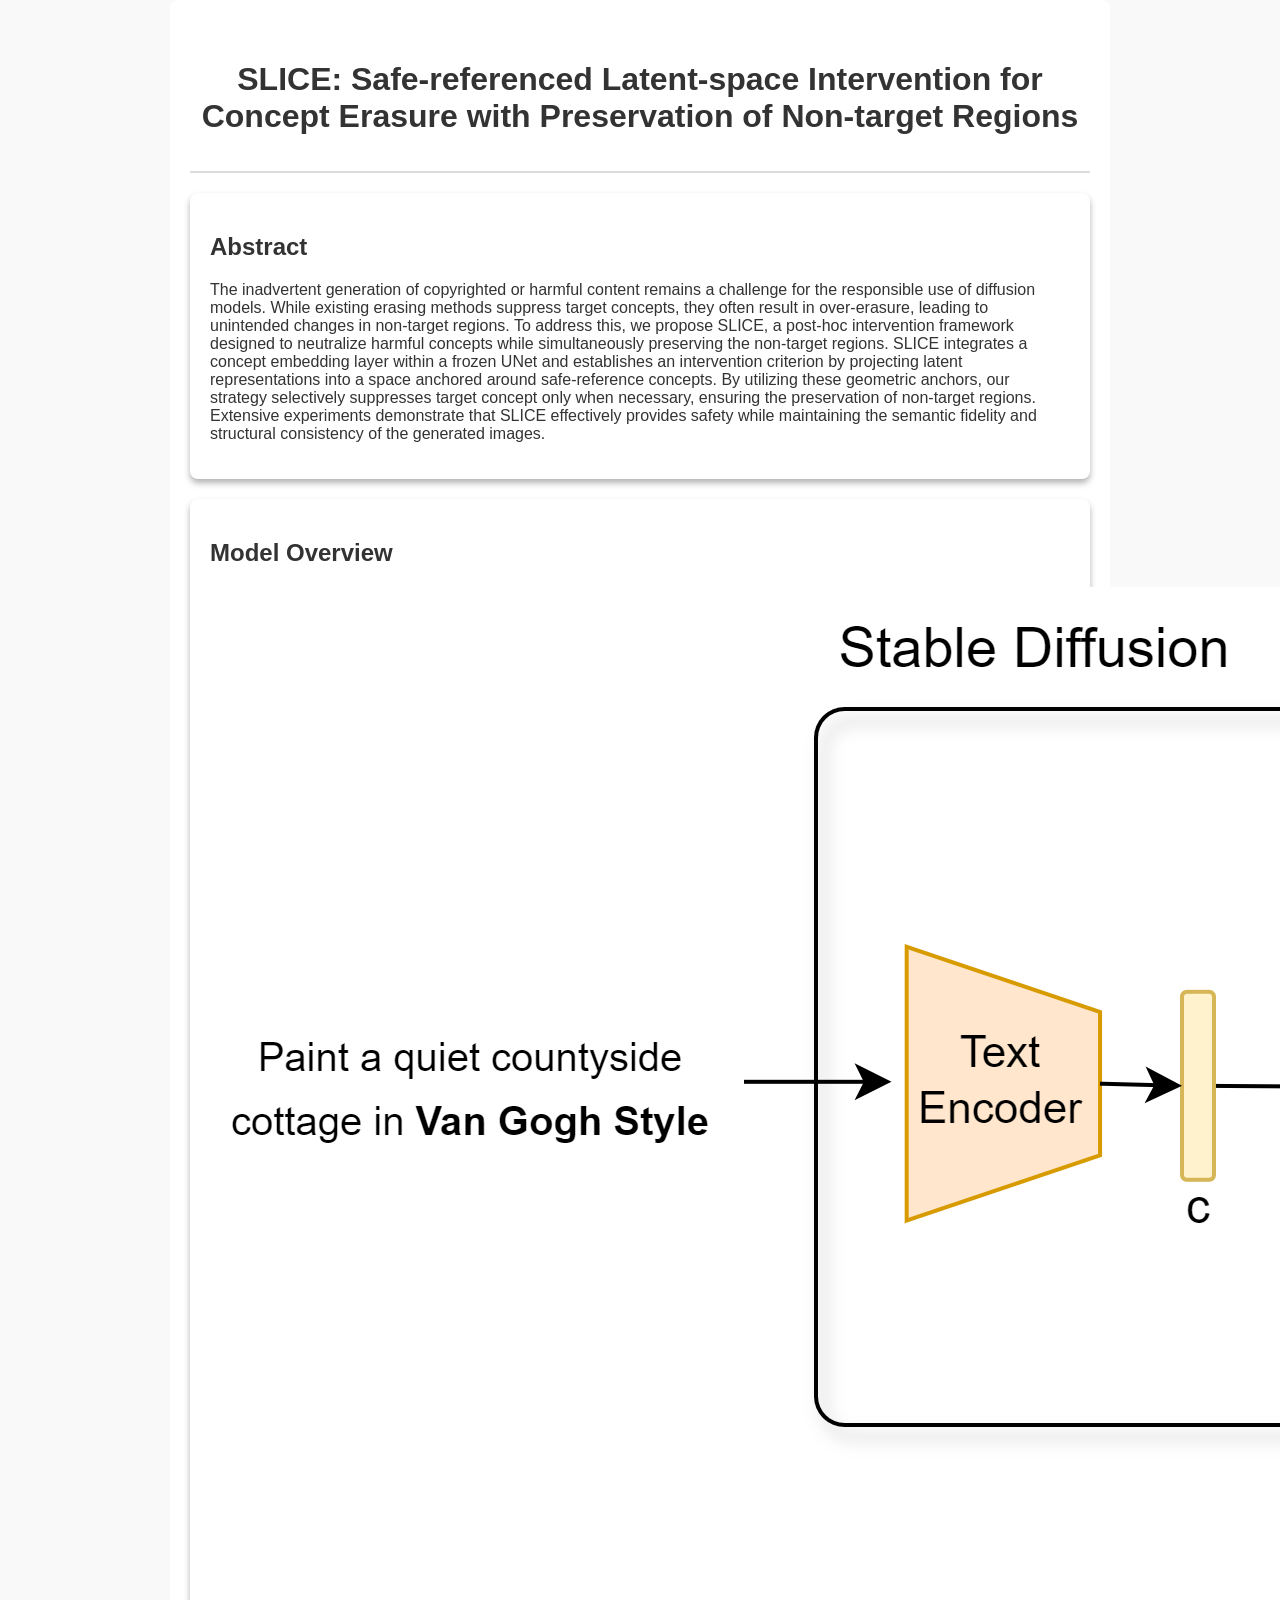
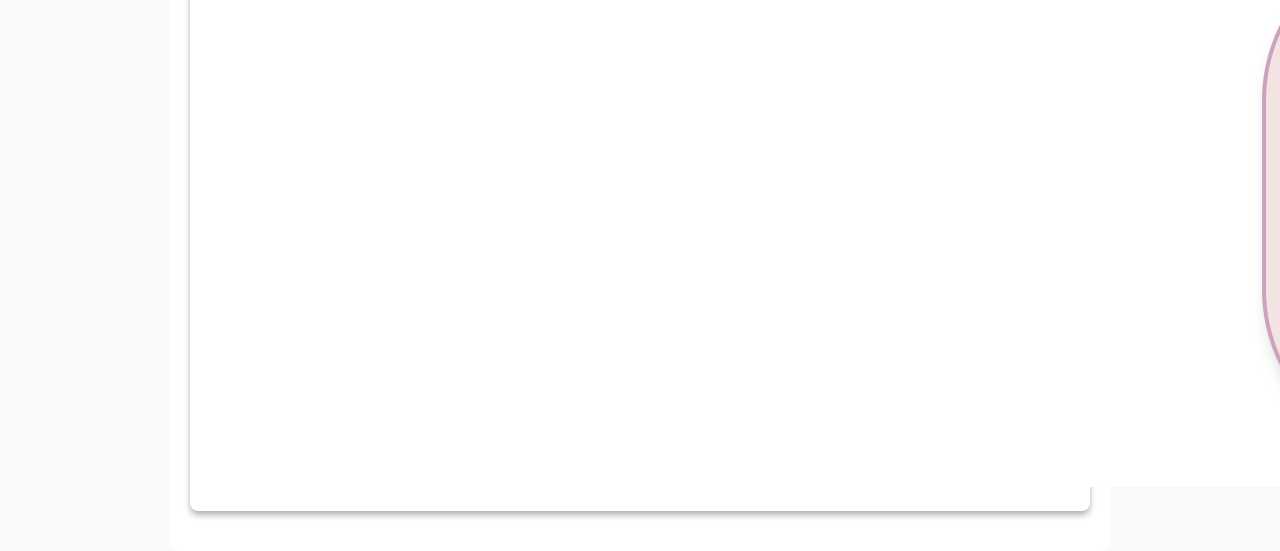
==== index.html @ b3e2d8ea "Update index.html" ====
<!DOCTYPE html>
<html>
  <head>
    <meta charset="UTF-8">
    <title>Sosohi Github</title>
    <link href="" rel="stylesheet">
    <style>
      body{
        font-family: 'Roboto', sans-serif;
        margin: 0;
        padding: 0;
        background-color: #f9f9f9;
        color: #333;
      }
      .container{
        max-width: 900px;
        margin: 0 auto;
        padding: 20px;
        background: #fff;
        border-radius: 8px;
      }
      .title{
        text-align: center;
        padding: 20px 0;
        border-bottom: 2px solid #ddd;
      }
      .title h1{
        margin-bottom: 10px;
      }
      .abstraction-section{
        background-color: #fff;
        padding: 20px;
        margin: 20px 0;
        border-radius: 8px;
        box-shadow: 0 4px 6px rgba(0, 0, 0, 0.3)
      }
      .abstract-section h2{
        text-align: center;
        margin-bottom: 20px;
        font-size: 1.5rem;
        color: #444;
      }
      .abstract-section p{
        font-size: 1rem;
        line-height: 1.6;
        color: #333;
        margin-bottom: 5px;
        text-align: justify;
      }
      .abstract-section .dropcap {
        float: left;
        font-size: 3rem;
        font-weight: bold;
        margin-right: 10px;
        line-height: 1;
        color: #000;
      }
      .section{
        margin: 60px 0;
        padding: 20px;
        background-color: #fff;
        border-radius: 8px;
        box-shadow: 0 4px 8px rgba(0, 0, 0, 0.3)
      }
      .section h2{
        text-align: center;
        margin-bottom: 20px;
        font-size: 1.5rem;
        color: #444;
      }
      .section p{
        margin: 4px;
        line-height: 1.6;
        font-size: 1rem;
        color: #555;
        text-align: left;
      }
      .section img{
        display: block;
        max-width: 100%;
        height: auto;
        margin: 0 auto;
      }
    </style>
  </head>
  <body>
    <div class="container">
      <div class="title">
        <h1>SLICE: Safe-referenced Latent-space Intervention for Concept Erasure with Preservation of Non-target Regions</h1>
        <p style="font-size: 1rem; color: #555; margin-top: 10px;"></p>
      </div>
      <div class="abstract-section">
        <p></p>
      </div>
      <div class="abstraction-section">
        <h2>Abstract</h2>
        <p>The inadvertent generation of copyrighted or harmful content remains a challenge for the responsible use of diffusion models. While existing erasing methods suppress target concepts, they often result in over-erasure, leading to unintended changes in non-target regions. To address this, we propose SLICE, a post-hoc intervention framework designed to neutralize harmful concepts while simultaneously preserving the non-target regions. SLICE integrates a concept embedding layer within a frozen UNet and establishes an intervention criterion by projecting latent representations into a space anchored around safe-reference concepts. By utilizing these geometric anchors, our strategy selectively suppresses target concept only when necessary, ensuring the preservation of non-target regions. Extensive experiments demonstrate that SLICE effectively provides safety while maintaining the semantic fidelity and structural consistency of the generated images.</p>
      </div>
      <div class="abstraction-section">
        <h2>Model Overview</h2>
        <img src='SLICE.png'>
      </div>
    </div>
  </body>
</html>
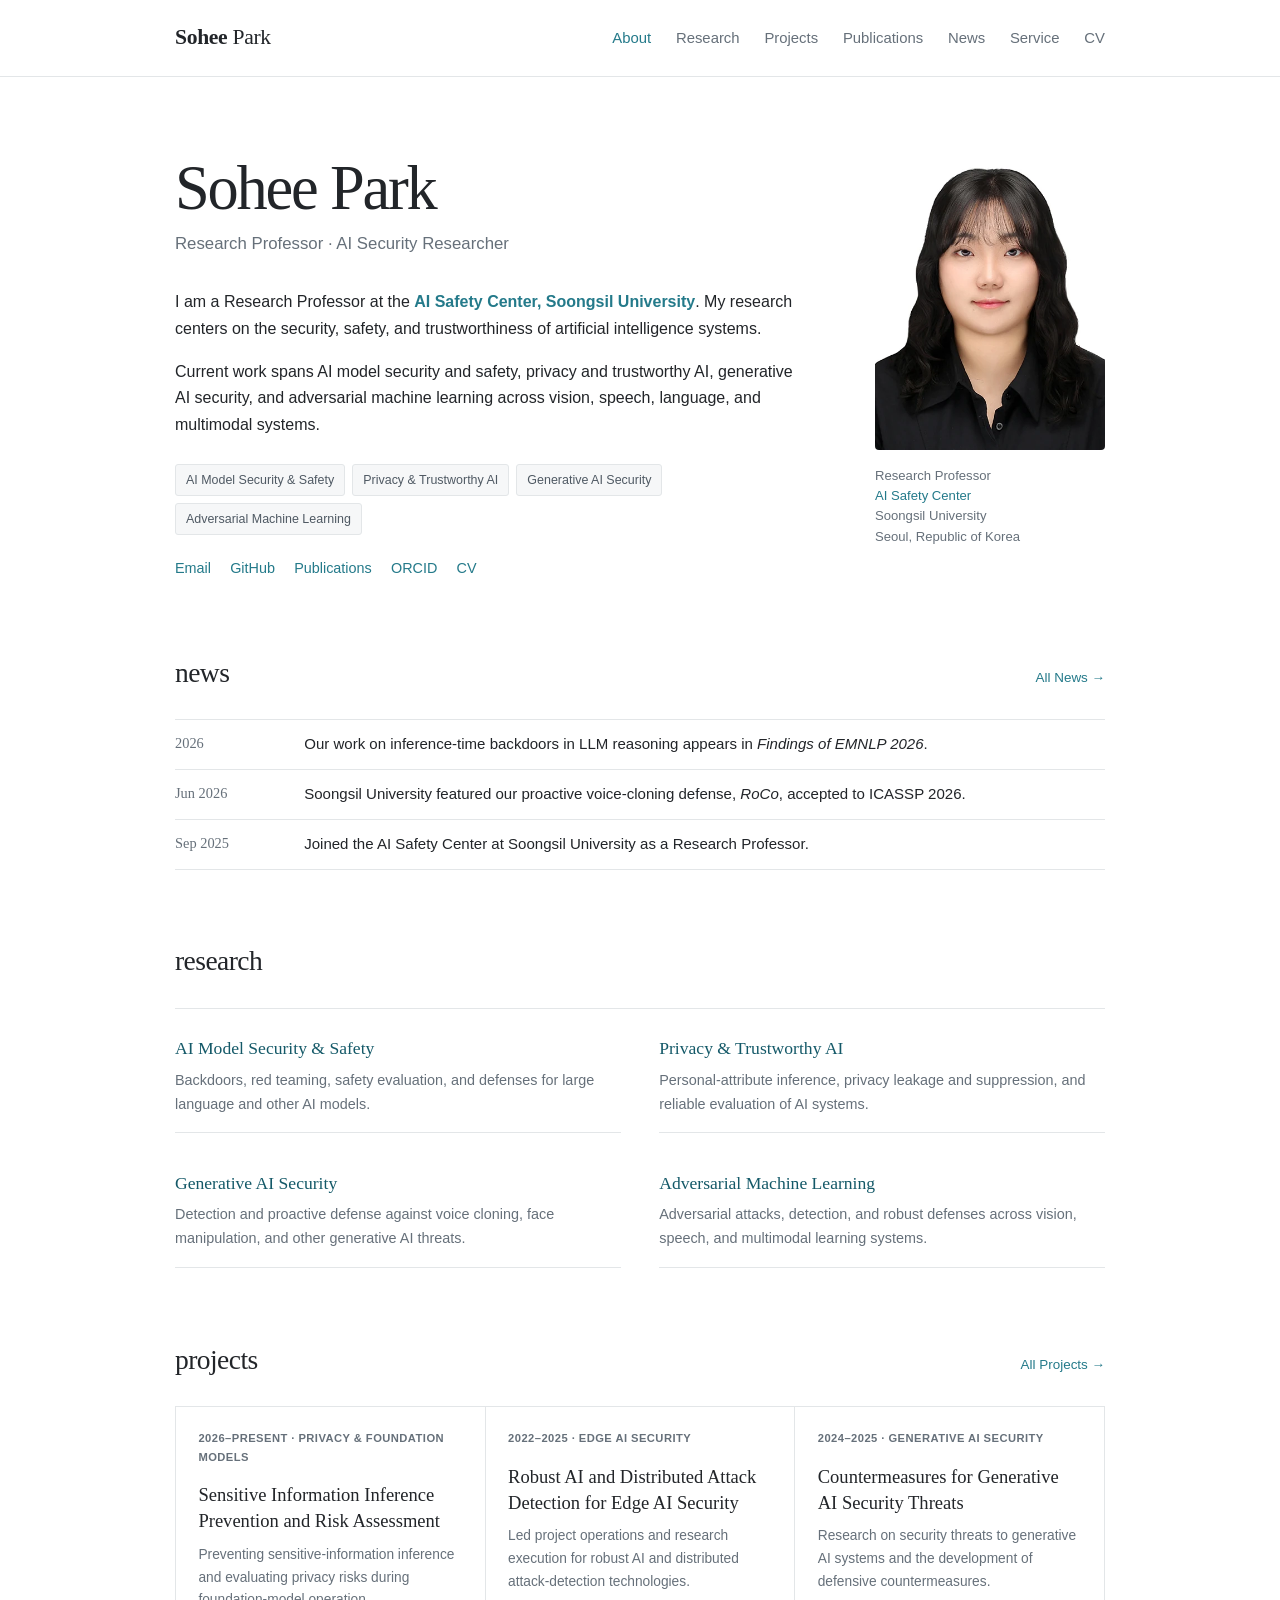
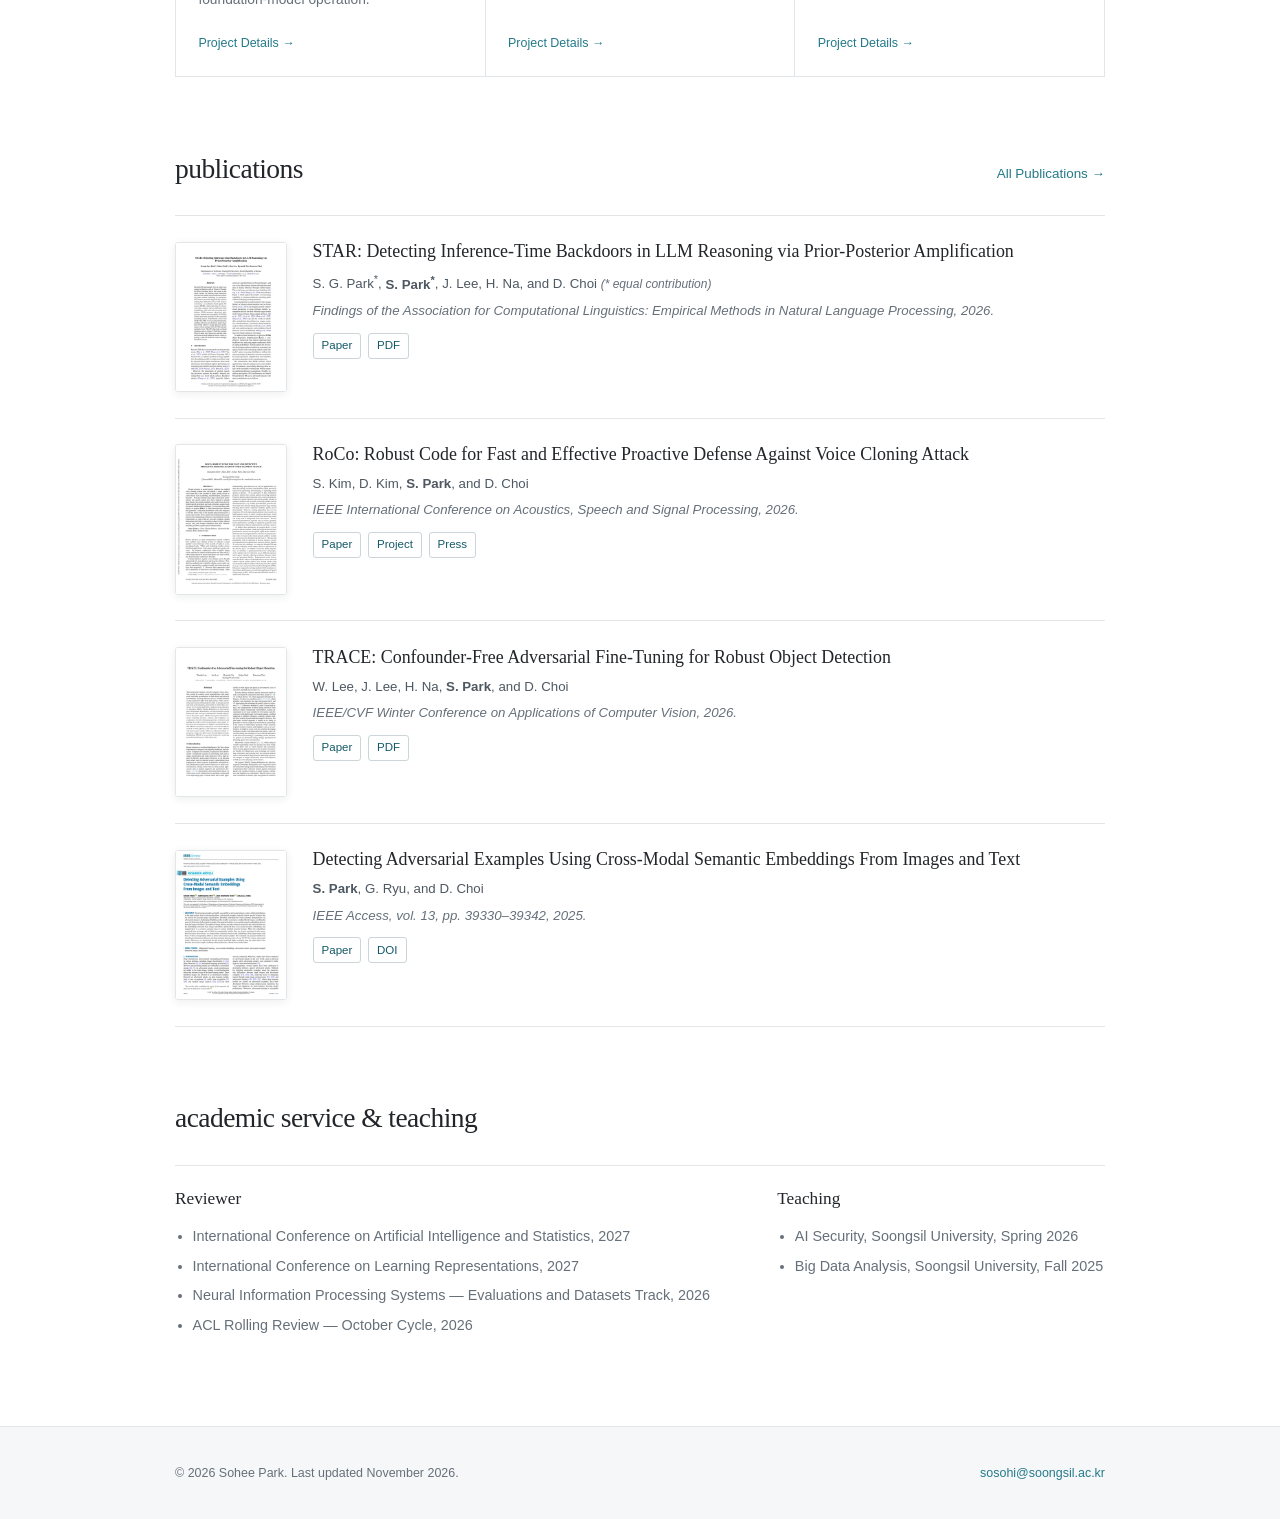
==== commit bd771faf: "Replace site with academic portfolio" ====
--- a/index.html
+++ b/index.html
@@ -1,105 +1,247 @@
-<!DOCTYPE html>
-<html>
+<!doctype html>
+<html lang="en">
   <head>
-    <meta charset="UTF-8">
-    <title>Sosohi Github</title>
-    <link href="" rel="stylesheet">
-    <style>
-      body{
-        font-family: 'Roboto', sans-serif;
-        margin: 0;
-        padding: 0;
-        background-color: #f9f9f9;
-        color: #333;
-      }
-      .container{
-        max-width: 900px;
-        margin: 0 auto;
-        padding: 20px;
-        background: #fff;
-        border-radius: 8px;
-      }
-      .title{
-        text-align: center;
-        padding: 20px 0;
-        border-bottom: 2px solid #ddd;
-      }
-      .title h1{
-        margin-bottom: 10px;
-      }
-      .abstraction-section{
-        background-color: #fff;
-        padding: 20px;
-        margin: 20px 0;
-        border-radius: 8px;
-        box-shadow: 0 4px 6px rgba(0, 0, 0, 0.3)
-      }
-      .abstract-section h2{
-        text-align: center;
-        margin-bottom: 20px;
-        font-size: 1.5rem;
-        color: #444;
-      }
-      .abstract-section p{
-        font-size: 1rem;
-        line-height: 1.6;
-        color: #333;
-        margin-bottom: 5px;
-        text-align: justify;
-      }
-      .abstract-section .dropcap {
-        float: left;
-        font-size: 3rem;
-        font-weight: bold;
-        margin-right: 10px;
-        line-height: 1;
-        color: #000;
-      }
-      .section{
-        margin: 60px 0;
-        padding: 20px;
-        background-color: #fff;
-        border-radius: 8px;
-        box-shadow: 0 4px 8px rgba(0, 0, 0, 0.3)
-      }
-      .section h2{
-        text-align: center;
-        margin-bottom: 20px;
-        font-size: 1.5rem;
-        color: #444;
-      }
-      .section p{
-        margin: 4px;
-        line-height: 1.6;
-        font-size: 1rem;
-        color: #555;
-        text-align: left;
-      }
-      .section img{
-        display: block;
-        max-width: 100%;
-        height: auto;
-        margin: 0 auto;
-      }
-    </style>
+    <meta charset="utf-8">
+    <meta name="viewport" content="width=device-width, initial-scale=1">
+    <meta name="description" content="Sohee Park — Research Professor working on AI model security and safety, privacy and trustworthy AI, generative AI security, and adversarial machine learning at Soongsil University.">
+    <meta name="theme-color" content="#ffffff">
+    <title>Sohee Park</title>
+    <link rel="icon" href="assets/favicon.svg" type="image/svg+xml">
+    <link rel="stylesheet" href="styles.css">
   </head>
   <body>
-    <div class="container">
-      <div class="title">
-        <h1>SLICE: Safe-referenced Latent-space Intervention for Concept Erasure with Preservation of Non-target Regions</h1>
-        <p style="font-size: 1rem; color: #555; margin-top: 10px;"></p>
+    <a class="skip-link" href="#main">Skip to content</a>
+
+    <header class="site-header">
+      <div class="header-inner">
+        <a class="site-name" href="index.html"><strong>Sohee</strong> Park</a>
+        <nav class="site-nav" aria-label="Primary navigation">
+          <a class="active" href="#about">About</a>
+          <a href="#research">Research</a>
+          <a href="projects.html">Projects</a>
+          <a href="publications.html">Publications</a>
+          <a href="news.html">News</a>
+          <a href="#service">Service</a>
+          <a href="assets/Sohee_Park_CV.pdf" target="_blank" rel="noreferrer">CV</a>
+        </nav>
       </div>
-      <div class="abstract-section">
-        <p></p>
+    </header>
+
+    <main id="main" class="page">
+      <section class="about" id="about">
+        <div class="profile-card">
+          <img
+            class="profile-photo"
+            src="assets/sohee-park-profile.webp"
+            alt="Portrait of Sohee Park"
+            width="413"
+            height="531"
+            decoding="async"
+            fetchpriority="high"
+          >
+          <div class="profile-details">
+            <p>Research Professor</p>
+            <p><a href="https://aisc.ssu.ac.kr/" target="_blank" rel="noreferrer">AI Safety Center</a></p>
+            <p>Soongsil University</p>
+            <p>Seoul, Republic of Korea</p>
+          </div>
+        </div>
+
+        <div class="about-copy">
+          <h1>Sohee Park</h1>
+          <p class="subtitle">Research Professor · AI Security Researcher</p>
+
+          <p>
+            I am a Research Professor at the
+            <strong><a href="https://aisc.ssu.ac.kr/" target="_blank" rel="noreferrer">AI Safety Center, Soongsil University</a></strong>. My research centers on
+            the security, safety, and trustworthiness of artificial intelligence systems.
+          </p>
+          <p>
+            Current work spans AI model security and safety, privacy and trustworthy AI,
+            generative AI security, and adversarial machine learning across vision, speech,
+            language, and multimodal systems.
+          </p>
+
+          <div class="research-topics" aria-label="Research interests">
+            <span>AI Model Security &amp; Safety</span>
+            <span>Privacy &amp; Trustworthy AI</span>
+            <span>Generative AI Security</span>
+            <span>Adversarial Machine Learning</span>
+          </div>
+
+          <div class="social-links" aria-label="Academic profiles and contact">
+            <a href="mailto:sosohi@soongsil.ac.kr" aria-label="Email Sohee Park">Email</a>
+            <a href="https://github.com/sosohi-ai" target="_blank" rel="noreferrer">GitHub</a>
+            <a href="./publications.html#publication-list">Publications</a>
+            <a href="https://orcid.org/0009-0005-4897-7579" target="_blank" rel="noreferrer">ORCID</a>
+            <a href="assets/Sohee_Park_CV.pdf" target="_blank" rel="noreferrer">CV</a>
+          </div>
+        </div>
+      </section>
+
+      <section class="content-section news-section" aria-labelledby="news-heading">
+        <div class="section-title-row">
+          <h2 id="news-heading">News</h2>
+          <a class="all-link" href="news.html">All News →</a>
+        </div>
+        <div class="news-list">
+          <div class="news-item">
+            <time datetime="2026">2026</time>
+            <p><a class="news-link" href="news.html#star-emnlp-2026">Our work on inference-time backdoors in LLM reasoning appears in <em>Findings of EMNLP 2026</em>.</a></p>
+          </div>
+          <div class="news-item">
+            <time datetime="2026-06">Jun 2026</time>
+            <p>
+              <a class="news-link" href="news.html#roco-icassp-2026">Soongsil University featured our proactive voice-cloning defense,
+              <em>RoCo</em>, accepted to ICASSP 2026.</a>
+            </p>
+          </div>
+          <div class="news-item">
+            <time datetime="2025-09">Sep 2025</time>
+            <p><a class="news-link" href="news.html#appointment-2025">Joined the AI Safety Center at Soongsil University as a Research Professor.</a></p>
+          </div>
+        </div>
+      </section>
+
+      <section class="content-section" id="research" aria-labelledby="research-heading">
+        <h2 id="research-heading">Research</h2>
+        <div class="research-grid">
+          <article>
+            <h3>AI Model Security &amp; Safety</h3>
+            <p>Backdoors, red teaming, safety evaluation, and defenses for large language and other AI models.</p>
+          </article>
+          <article>
+            <h3>Privacy &amp; Trustworthy AI</h3>
+            <p>Personal-attribute inference, privacy leakage and suppression, and reliable evaluation of AI systems.</p>
+          </article>
+          <article>
+            <h3>Generative AI Security</h3>
+            <p>Detection and proactive defense against voice cloning, face manipulation, and other generative AI threats.</p>
+          </article>
+          <article>
+            <h3>Adversarial Machine Learning</h3>
+            <p>Adversarial attacks, detection, and robust defenses across vision, speech, and multimodal learning systems.</p>
+          </article>
+        </div>
+      </section>
+
+      <section class="content-section" id="projects-preview" aria-labelledby="projects-heading">
+        <div class="section-title-row">
+          <h2 id="projects-heading">Projects</h2>
+          <a class="all-link" href="projects.html">All Projects →</a>
+        </div>
+        <div class="project-list">
+          <article class="project-summary">
+            <div class="project-meta">2026–Present · Privacy &amp; Foundation Models</div>
+            <h3><a href="projects.html#privacy-inference-project">Sensitive Information Inference Prevention and Risk Assessment</a></h3>
+            <p>Preventing sensitive-information inference and evaluating privacy risks during foundation-model operation.</p>
+            <a class="project-detail-link" href="projects.html#privacy-inference-project">Project Details →</a>
+          </article>
+          <article class="project-summary">
+            <div class="project-meta">2022–2025 · Edge AI Security</div>
+            <h3><a href="projects.html#edge-ai-project">Robust AI and Distributed Attack Detection for Edge AI Security</a></h3>
+            <p>Led project operations and research execution for robust AI and distributed attack-detection technologies.</p>
+            <a class="project-detail-link" href="projects.html#edge-ai-project">Project Details →</a>
+          </article>
+          <article class="project-summary">
+            <div class="project-meta">2024–2025 · Generative AI Security</div>
+            <h3><a href="projects.html#generative-ai-project">Countermeasures for Generative AI Security Threats</a></h3>
+            <p>Research on security threats to generative AI systems and the development of defensive countermeasures.</p>
+            <a class="project-detail-link" href="projects.html#generative-ai-project">Project Details →</a>
+          </article>
+        </div>
+      </section>
+
+      <section class="content-section" id="publications" aria-labelledby="publications-heading">
+        <div class="section-title-row">
+          <h2 id="publications-heading">Publications</h2>
+          <a class="all-link" href="./publications.html#publication-list">All Publications →</a>
+        </div>
+
+        <div class="publication-list">
+          <article class="publication-item">
+            <div class="publication-preview"><img src="assets/publications/star.webp" alt="First page of STAR" width="320" height="430" loading="lazy" decoding="async"></div>
+            <div class="publication-body">
+              <h3>STAR: Detecting Inference-Time Backdoors in LLM Reasoning via Prior-Posterior Amplification</h3>
+              <p class="authors">S. G. Park<sup>*</sup>, <strong>S. Park<sup>*</sup></strong>, J. Lee, H. Na, and D. Choi <span class="author-note">(* equal contribution)</span></p>
+              <p class="venue">Findings of the Association for Computational Linguistics: Empirical Methods in Natural Language Processing, 2026.</p>
+              <div class="publication-links">
+                <a href="https://aclanthology.org/2026.findings-emnlp.2010/" target="_blank" rel="noreferrer">Paper</a>
+                <a href="https://aclanthology.org/2026.findings-emnlp.2010.pdf" target="_blank" rel="noreferrer">PDF</a>
+              </div>
+            </div>
+          </article>
+
+          <article class="publication-item">
+            <div class="publication-preview"><img src="assets/publications/roco.webp" alt="First page of RoCo" width="320" height="430" loading="lazy" decoding="async"></div>
+            <div class="publication-body">
+              <h3>RoCo: Robust Code for Fast and Effective Proactive Defense Against Voice Cloning Attack</h3>
+              <p class="authors">S. Kim, D. Kim, <strong>S. Park</strong>, and D. Choi</p>
+              <p class="venue">IEEE International Conference on Acoustics, Speech and Signal Processing, 2026.</p>
+              <div class="publication-links">
+                <a href="https://doi.org/10.1109/ICASSP55912.2026.11462176" target="_blank" rel="noreferrer">Paper</a>
+                <a href="https://smerge0802.github.io/RoCo/" target="_blank" rel="noreferrer">Project</a>
+                <a href="https://aisc.ssu.ac.kr/bbs/board.php?mode=VIEW&amp;num=46&amp;tbl=bbs61" target="_blank" rel="noreferrer">Press</a>
+              </div>
+            </div>
+          </article>
+
+          <article class="publication-item">
+            <div class="publication-preview"><img src="assets/publications/trace.webp" alt="First page of TRACE" width="320" height="430" loading="lazy" decoding="async"></div>
+            <div class="publication-body">
+              <h3>TRACE: Confounder-Free Adversarial Fine-Tuning for Robust Object Detection</h3>
+              <p class="authors">W. Lee, J. Lee, H. Na, <strong>S. Park</strong>, and D. Choi</p>
+              <p class="venue">IEEE/CVF Winter Conference on Applications of Computer Vision, 2026.</p>
+              <div class="publication-links">
+                <a href="https://openaccess.thecvf.com/content/WACV2026/html/Lee_TRACE_Confounder-free_Adversarial_Fine-tuning_for_Robust_Object_Detection_WACV_2026_paper.html" target="_blank" rel="noreferrer">Paper</a>
+                <a href="https://openaccess.thecvf.com/content/WACV2026/papers/Lee_TRACE_Confounder-free_Adversarial_Fine-tuning_for_Robust_Object_Detection_WACV_2026_paper.pdf" target="_blank" rel="noreferrer">PDF</a>
+              </div>
+            </div>
+          </article>
+
+          <article class="publication-item">
+            <div class="publication-preview"><img src="assets/publications/crossmodal.webp" alt="First page of Detecting Adversarial Examples Using Cross-Modal Semantic Embeddings From Images and Text" width="320" height="430" loading="lazy" decoding="async"></div>
+            <div class="publication-body">
+              <h3>Detecting Adversarial Examples Using Cross-Modal Semantic Embeddings From Images and Text</h3>
+              <p class="authors"><strong>S. Park</strong>, G. Ryu, and D. Choi</p>
+              <p class="venue">IEEE Access, vol. 13, pp. 39330–39342, 2025.</p>
+              <div class="publication-links">
+                <a href="https://ieeexplore.ieee.org/document/10891646" target="_blank" rel="noreferrer">Paper</a>
+                <a href="https://doi.org/10.1109/ACCESS.2025.3542825" target="_blank" rel="noreferrer">DOI</a>
+              </div>
+            </div>
+          </article>
+        </div>
+      </section>
+
+      <section class="content-section" id="service" aria-labelledby="service-heading">
+        <h2 id="service-heading">Academic Service &amp; Teaching</h2>
+        <div class="two-column-list">
+          <div>
+            <h3>Reviewer</h3>
+            <ul>
+              <li>International Conference on Artificial Intelligence and Statistics, 2027</li>
+              <li>International Conference on Learning Representations, 2027</li>
+              <li>Neural Information Processing Systems — Evaluations and Datasets Track, 2026</li>
+              <li>ACL Rolling Review — October Cycle, 2026</li>
+            </ul>
+          </div>
+          <div>
+            <h3>Teaching</h3>
+            <ul>
+              <li>AI Security, Soongsil University, Spring 2026</li>
+              <li>Big Data Analysis, Soongsil University, Fall 2025</li>
+            </ul>
+          </div>
+        </div>
+      </section>
+    </main>
+
+    <footer class="site-footer">
+      <div class="footer-inner">
+        <p>© 2026 Sohee Park. Last updated November 2026.</p>
+        <p><a href="mailto:sosohi@soongsil.ac.kr">sosohi@soongsil.ac.kr</a></p>
       </div>
-      <div class="abstraction-section">
-        <h2>Abstract</h2>
-        <p>The inadvertent generation of copyrighted or harmful content remains a challenge for the responsible use of diffusion models. While existing erasing methods suppress target concepts, they often result in over-erasure, leading to unintended changes in non-target regions. To address this, we propose SLICE, a post-hoc intervention framework designed to neutralize harmful concepts while simultaneously preserving the non-target regions. SLICE integrates a concept embedding layer within a frozen UNet and establishes an intervention criterion by projecting latent representations into a space anchored around safe-reference concepts. By utilizing these geometric anchors, our strategy selectively suppresses target concept only when necessary, ensuring the preservation of non-target regions. Extensive experiments demonstrate that SLICE effectively provides safety while maintaining the semantic fidelity and structural consistency of the generated images.</p>
-      </div>
-      <div class="abstraction-section">
-        <h2>Model Overview</h2>
-        <img src='SLICE.png'>
-      </div>
-    </div>
+    </footer>
   </body>
 </html>
--- a/styles.css
+++ b/styles.css
@@ -0,0 +1,453 @@
+:root {
+  --background: #ffffff;
+  --text: #222529;
+  --muted: #66707a;
+  --border: #e3e6e8;
+  --soft: #f6f7f8;
+  --accent: #247a8a;
+  --accent-dark: #145968;
+  --content-width: 930px;
+  --sans: -apple-system, BlinkMacSystemFont, "Segoe UI", Helvetica, Arial, sans-serif;
+  --serif: Georgia, "Times New Roman", serif;
+}
+
+* { box-sizing: border-box; }
+html { scroll-behavior: smooth; }
+
+body {
+  margin: 0;
+  background: var(--background);
+  color: var(--text);
+  font-family: var(--sans);
+  font-size: 16px;
+  line-height: 1.65;
+  -webkit-font-smoothing: antialiased;
+}
+
+a { color: var(--accent); text-decoration: none; }
+a:hover, a:focus-visible { color: var(--accent-dark); text-decoration: underline; text-underline-offset: 0.18em; }
+
+.skip-link {
+  position: fixed;
+  top: 0;
+  left: 1rem;
+  z-index: 100;
+  padding: 0.65rem 0.9rem;
+  background: var(--text);
+  color: #fff;
+  transform: translateY(-110%);
+}
+.skip-link:focus { transform: translateY(0); }
+
+.site-header { border-bottom: 1px solid var(--border); background: rgba(255, 255, 255, 0.97); }
+.header-inner, .page, .footer-inner { width: min(calc(100% - 40px), var(--content-width)); margin: 0 auto; }
+
+.header-inner {
+  min-height: 76px;
+  display: flex;
+  align-items: center;
+  justify-content: space-between;
+  gap: 2rem;
+}
+
+.site-name {
+  color: var(--text);
+  font-family: var(--serif);
+  font-size: 1.35rem;
+  letter-spacing: -0.015em;
+  white-space: nowrap;
+}
+.site-name strong { font-weight: 700; }
+.site-name:hover, .site-name:focus-visible { color: var(--text); text-decoration: none; }
+
+.site-nav {
+  display: flex;
+  flex-wrap: wrap;
+  gap: 1.55rem;
+  align-items: center;
+  justify-content: flex-end;
+  font-size: 0.93rem;
+}
+.site-nav a { color: var(--muted); }
+.site-nav a:hover, .site-nav a:focus-visible, .site-nav a.active { color: var(--accent); text-decoration: none; }
+
+.page { padding: 4.8rem 0 5.5rem; }
+
+.about {
+  display: grid;
+  grid-template-columns: 1fr 230px;
+  grid-template-areas: "copy profile";
+  gap: 4rem;
+  align-items: start;
+}
+.about-copy { grid-area: copy; }
+
+.about h1 {
+  margin: 0;
+  font-family: var(--serif);
+  font-size: clamp(2.55rem, 6vw, 3.9rem);
+  font-weight: 400;
+  line-height: 1.1;
+  letter-spacing: -0.035em;
+}
+
+.subtitle { margin: 0.45rem 0 2rem; color: var(--muted); font-size: 1.05rem; }
+.about-copy > p:not(.subtitle) { margin: 0 0 1.05rem; }
+.profile-card { grid-area: profile; }
+
+.profile-photo {
+  display: block;
+  width: 100%;
+  height: auto;
+  aspect-ratio: 413 / 531;
+  object-fit: cover;
+  border-radius: 4px;
+  background: var(--soft);
+}
+
+.profile-details { margin-top: 1rem; color: var(--muted); font-size: 0.82rem; line-height: 1.55; }
+.profile-details p { margin: 0; }
+
+.research-topics { display: flex; flex-wrap: wrap; gap: 0.45rem; margin-top: 1.65rem; }
+.research-topics span {
+  padding: 0.28rem 0.62rem;
+  border: 1px solid var(--border);
+  border-radius: 3px;
+  background: var(--soft);
+  color: #4f5963;
+  font-size: 0.78rem;
+}
+
+.social-links { display: flex; flex-wrap: wrap; gap: 1.2rem; margin-top: 1.4rem; font-size: 0.9rem; }
+.content-section { padding-top: 4.3rem; }
+
+.content-section > h2, .section-title-row h2 {
+  margin: 0 0 1.5rem;
+  font-family: var(--serif);
+  font-size: 1.72rem;
+  font-weight: 400;
+  letter-spacing: -0.02em;
+  text-transform: lowercase;
+}
+
+.news-list { border-top: 1px solid var(--border); }
+.news-item {
+  display: grid;
+  grid-template-columns: 110px 1fr;
+  gap: 1.2rem;
+  padding: 0.75rem 0;
+  border-bottom: 1px solid var(--border);
+}
+.news-item time { color: var(--muted); font-family: var(--serif); font-size: 0.9rem; }
+.news-item p { margin: 0; font-size: 0.94rem; }
+.inline-resource { margin-left: 0.35rem; white-space: nowrap; font-size: 0.84rem; }
+.news-link { color: var(--text); }
+.news-link:hover, .news-link:focus-visible { color: var(--accent-dark); }
+
+.research-grid {
+  display: grid;
+  grid-template-columns: repeat(2, 1fr);
+  gap: 1.2rem 2.4rem;
+  border-top: 1px solid var(--border);
+  padding-top: 0.6rem;
+}
+.research-grid article { padding: 1rem 0; border-bottom: 1px solid var(--border); }
+.research-grid h3 {
+  margin: 0 0 0.35rem;
+  color: var(--accent-dark);
+  font-family: var(--serif);
+  font-size: 1.1rem;
+  font-weight: 400;
+}
+.research-grid p { margin: 0; color: var(--muted); font-size: 0.9rem; }
+
+.project-list {
+  display: grid;
+  grid-template-columns: repeat(3, 1fr);
+  border-top: 1px solid var(--border);
+  border-left: 1px solid var(--border);
+}
+
+.project-summary {
+  min-height: 260px;
+  display: flex;
+  flex-direction: column;
+  padding: 1.4rem;
+  border-right: 1px solid var(--border);
+  border-bottom: 1px solid var(--border);
+}
+
+.project-meta {
+  color: var(--muted);
+  font-size: 0.7rem;
+  font-weight: 600;
+  letter-spacing: 0.04em;
+  text-transform: uppercase;
+}
+
+.project-summary h3 {
+  margin: 1rem 0 0.6rem;
+  font-family: var(--serif);
+  font-size: 1.16rem;
+  font-weight: 400;
+  line-height: 1.4;
+}
+
+.project-summary h3 a { color: var(--text); }
+.project-summary p { margin: 0 0 1.3rem; color: var(--muted); font-size: 0.86rem; }
+.project-detail-link { margin-top: auto; font-size: 0.78rem; }
+
+.section-title-row {
+  display: flex;
+  align-items: baseline;
+  justify-content: space-between;
+  gap: 1rem;
+  margin-bottom: 1.5rem;
+}
+.section-title-row h2 { margin: 0; }
+.all-link { font-size: 0.84rem; }
+.publication-list { border-top: 1px solid var(--border); }
+
+.publication-item {
+  display: grid;
+  grid-template-columns: 112px 1fr;
+  gap: 1.6rem;
+  padding: 1.6rem 0;
+  border-bottom: 1px solid var(--border);
+}
+
+.publication-badge {
+  min-height: 0;
+  aspect-ratio: 320 / 430;
+  display: flex;
+  flex-direction: column;
+  align-items: center;
+  justify-content: center;
+  align-self: start;
+  padding: 0.7rem;
+  border-radius: 3px;
+  background: var(--soft);
+  color: var(--muted);
+  line-height: 1.3;
+  text-align: center;
+}
+.publication-badge span { font-size: 0.67rem; font-weight: 700; letter-spacing: 0.045em; text-transform: uppercase; }
+.publication-badge strong { margin-top: 0.3rem; color: var(--accent); font-family: var(--serif); font-size: 1rem; font-weight: 400; }
+
+.publication-preview {
+  width: 100%;
+  aspect-ratio: 320 / 430;
+  align-self: start;
+  overflow: hidden;
+  border: 1px solid var(--border);
+  border-radius: 3px;
+  background: #fff;
+  box-shadow: 0 2px 8px rgba(30, 42, 55, 0.08);
+}
+
+.publication-preview img {
+  display: block;
+  width: 100%;
+  height: 100%;
+  object-fit: contain;
+  background: #fff;
+}
+
+.publication-body h3 {
+  margin: -0.15rem 0 0.35rem;
+  color: var(--text);
+  font-family: var(--serif);
+  font-size: 1.12rem;
+  font-weight: 400;
+  line-height: 1.42;
+}
+.publication-body p { margin: 0; font-size: 0.83rem; }
+.authors { color: #4e5861; }
+.authors a { color: inherit; text-decoration-color: #b8c4c9; text-underline-offset: 0.16em; }
+.authors a:hover,
+.authors a:focus-visible { color: var(--accent-dark); text-decoration-color: var(--accent); }
+.author-note { color: var(--muted); font-size: 0.75rem; font-style: italic; }
+.venue { margin-top: 0.28rem !important; color: var(--muted); font-style: italic; }
+
+.publication-links {
+  display: flex;
+  flex-wrap: wrap;
+  gap: 0.42rem;
+  margin-top: 0.68rem;
+}
+
+.publication-links a {
+  display: inline-flex;
+  align-items: center;
+  min-height: 26px;
+  padding: 0.1rem 0.5rem;
+  border: 1px solid #ccd5d9;
+  border-radius: 3px;
+  color: var(--accent-dark);
+  font-size: 0.72rem;
+  line-height: 1;
+}
+
+.publication-links a:hover,
+.publication-links a:focus-visible {
+  border-color: var(--accent);
+  background: #f1f7f8;
+  color: var(--accent-dark);
+  text-decoration: none;
+}
+
+.two-column-list {
+  display: grid;
+  grid-template-columns: 1.25fr 0.75fr;
+  gap: 3.5rem;
+  padding-top: 1.2rem;
+  border-top: 1px solid var(--border);
+}
+.two-column-list h3 { margin: 0 0 0.7rem; font-family: var(--serif); font-size: 1.08rem; font-weight: 400; }
+.two-column-list ul { margin: 0; padding-left: 1.1rem; color: var(--muted); font-size: 0.9rem; }
+.two-column-list li + li { margin-top: 0.38rem; }
+
+.site-footer { border-top: 1px solid var(--border); background: var(--soft); }
+.footer-inner {
+  min-height: 92px;
+  display: flex;
+  align-items: center;
+  justify-content: space-between;
+  gap: 1.5rem;
+  color: var(--muted);
+  font-size: 0.78rem;
+}
+.footer-inner p { margin: 0; }
+
+.subpage-header {
+  margin-bottom: 3.2rem;
+  padding-bottom: 2.2rem;
+  border-bottom: 1px solid var(--border);
+}
+
+.subpage-header h1 {
+  margin: 0;
+  font-family: var(--serif);
+  font-size: clamp(2.6rem, 6vw, 3.8rem);
+  font-weight: 400;
+  line-height: 1.1;
+  letter-spacing: -0.035em;
+  text-transform: lowercase;
+}
+
+.subpage-header p {
+  max-width: 700px;
+  margin: 0.9rem 0 0;
+  color: var(--muted);
+}
+
+.subpage-actions {
+  display: flex;
+  flex-wrap: wrap;
+  gap: 1.1rem;
+  margin-top: 1.1rem;
+  font-size: 0.86rem;
+}
+
+.publication-group + .publication-group { margin-top: 3.8rem; }
+.publication-group > h2 {
+  margin: 0 0 1.2rem;
+  font-family: var(--serif);
+  font-size: 1.55rem;
+  font-weight: 400;
+  letter-spacing: -0.02em;
+}
+
+.publication-item.compact { grid-template-columns: 96px 1fr; gap: 1.3rem; padding: 1.25rem 0; }
+.publication-item.compact .publication-badge { padding: 0.45rem; }
+
+.news-article {
+  scroll-margin-top: 2rem;
+  padding: 2.4rem 0;
+  border-top: 1px solid var(--border);
+}
+
+.news-article:first-of-type { border-top: 0; padding-top: 0; }
+.news-article time { color: var(--muted); font-family: var(--serif); font-size: 0.88rem; }
+.news-article h2 {
+  max-width: 760px;
+  margin: 0.45rem 0 0.9rem;
+  font-family: var(--serif);
+  font-size: clamp(1.45rem, 3vw, 2rem);
+  font-weight: 400;
+  line-height: 1.32;
+  letter-spacing: -0.02em;
+}
+.news-article p { max-width: 760px; margin: 0 0 0.85rem; }
+.resource-row { display: flex; flex-wrap: wrap; gap: 0.5rem; margin-top: 1rem; }
+.resource-row a {
+  display: inline-flex;
+  padding: 0.24rem 0.58rem;
+  border: 1px solid #ccd5d9;
+  border-radius: 3px;
+  font-size: 0.76rem;
+}
+.resource-row a:hover, .resource-row a:focus-visible { background: #f1f7f8; text-decoration: none; }
+
+.project-detail {
+  scroll-margin-top: 2rem;
+  display: grid;
+  grid-template-columns: 150px 1fr;
+  gap: 2rem;
+  padding: 2.4rem 0;
+  border-top: 1px solid var(--border);
+}
+
+.project-section { margin-top: 3.6rem; }
+.project-section:first-of-type { margin-top: 0; }
+.project-section-heading {
+  margin: 0 0 0.35rem;
+  font-family: var(--serif);
+  font-size: clamp(1.65rem, 3vw, 2.25rem);
+  font-weight: 400;
+  letter-spacing: -0.025em;
+}
+.project-section-intro { margin: 0 0 1.7rem; color: var(--muted); max-width: 700px; }
+.project-section > .project-detail:first-of-type { border-top: 0; padding-top: 0; }
+.project-detail-meta { color: var(--muted); font-size: 0.8rem; }
+.project-detail-meta p { margin: 0 0 0.3rem; }
+.project-detail-body h2,
+.project-detail-body h3 {
+  margin: -0.15rem 0 0.8rem;
+  font-family: var(--serif);
+  font-size: clamp(1.45rem, 3vw, 2rem);
+  font-weight: 400;
+  line-height: 1.3;
+  letter-spacing: -0.02em;
+}
+.project-detail-body > p { max-width: 700px; margin: 0 0 0.85rem; }
+
+@media (max-width: 740px) {
+  .header-inner { padding: 1rem 0; align-items: flex-start; }
+  .site-nav { gap: 0.55rem 1rem; font-size: 0.83rem; }
+  .site-nav a:nth-child(2), .site-nav a:nth-child(4) { display: none; }
+  .page { padding-top: 3.4rem; }
+  .about { grid-template-columns: 1fr 125px; gap: 1.8rem; }
+  .profile-details { font-size: 0.73rem; }
+  .research-grid, .two-column-list { grid-template-columns: 1fr; }
+  .project-list { grid-template-columns: 1fr; }
+  .project-summary { min-height: auto; }
+  .two-column-list { gap: 2rem; }
+}
+
+@media (max-width: 520px) {
+  .header-inner { display: block; }
+  .site-nav { margin-top: 0.6rem; justify-content: flex-start; }
+  .about { grid-template-columns: 1fr; grid-template-areas: "profile" "copy"; }
+  .profile-card { display: grid; grid-template-columns: 112px 1fr; gap: 1rem; align-items: end; }
+  .profile-details { margin: 0; }
+  .about h1 { font-size: 2.75rem; }
+  .news-item { grid-template-columns: 82px 1fr; }
+  .publication-item,
+  .publication-item.compact { grid-template-columns: 76px 1fr; gap: 1rem; }
+  .publication-badge { padding: 0.4rem; }
+  .project-detail { grid-template-columns: 1fr; gap: 0.8rem; }
+  .footer-inner { padding: 1.2rem 0; flex-direction: column; align-items: flex-start; justify-content: center; gap: 0.25rem; }
+}
+
+@media (prefers-reduced-motion: reduce) { html { scroll-behavior: auto; } }
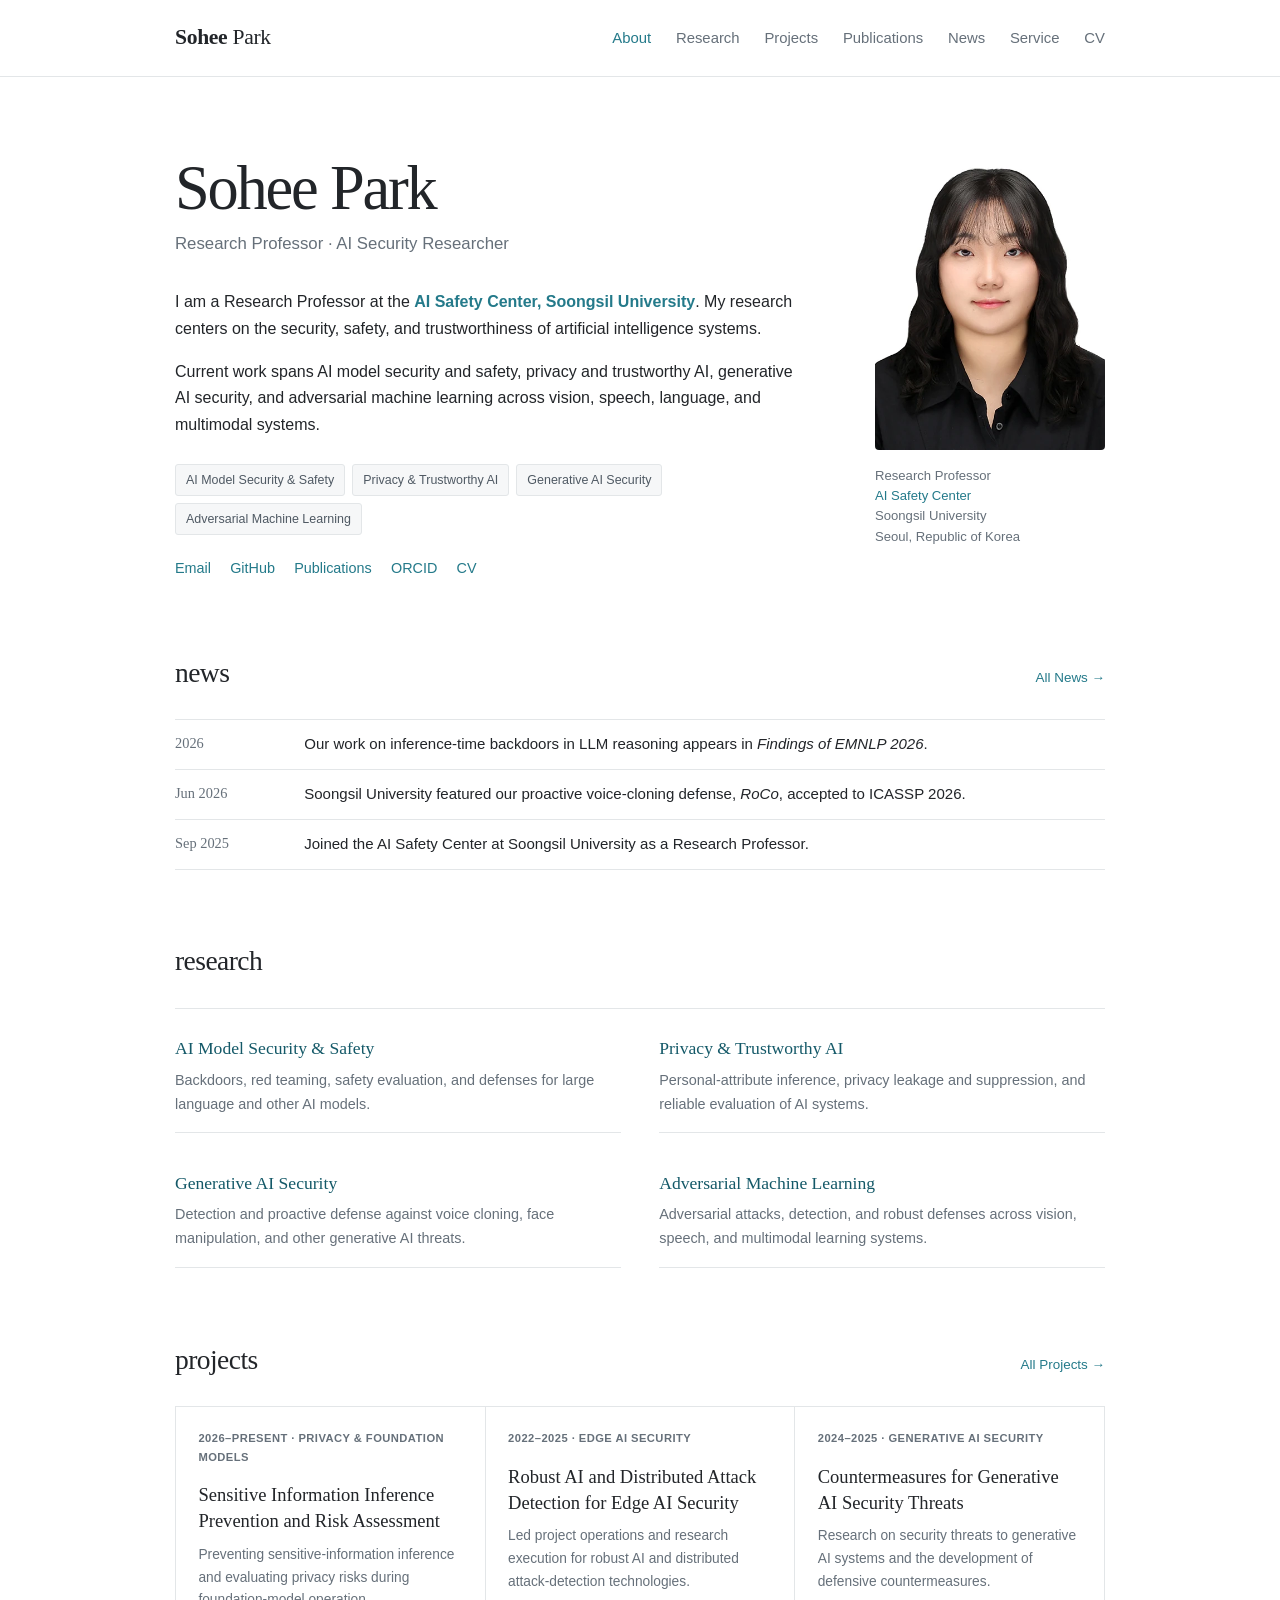
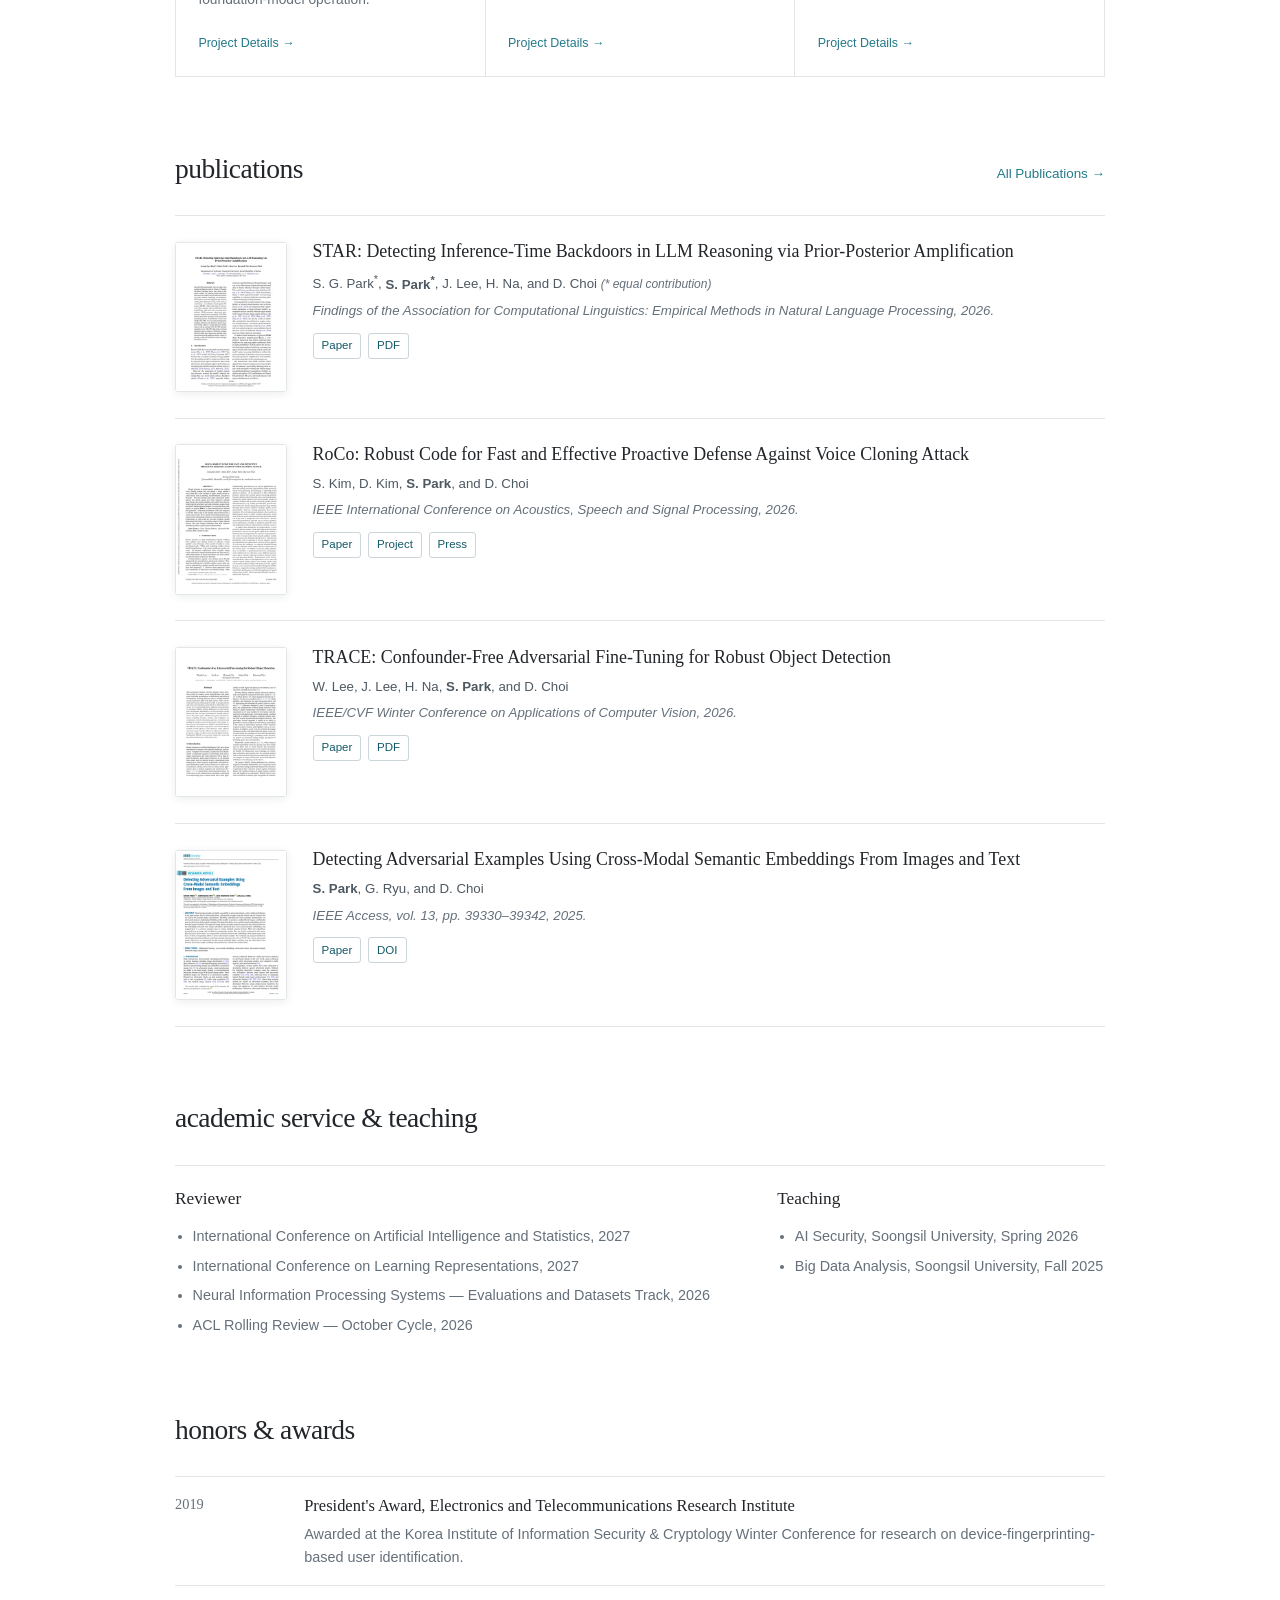
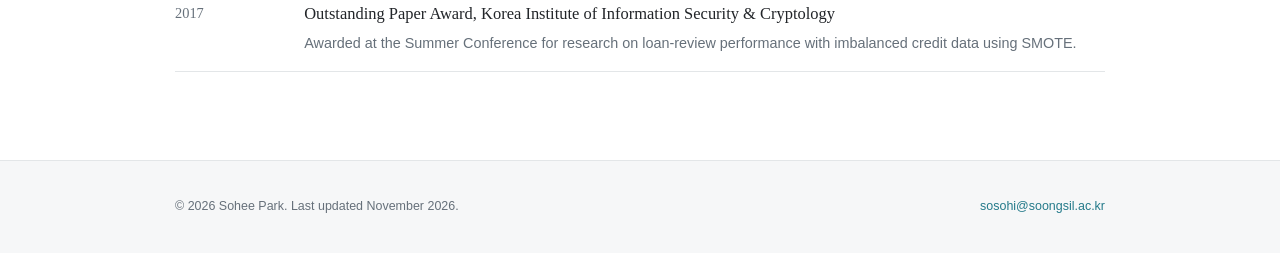
==== commit 01fa391b: "Add honors and awards" ====
--- a/index.html
+++ b/index.html
@@ -235,6 +235,26 @@
           </div>
         </div>
       </section>
+
+      <section class="content-section" id="honors" aria-labelledby="honors-heading">
+        <h2 id="honors-heading">Honors &amp; Awards</h2>
+        <div class="honor-list">
+          <article class="honor-item">
+            <time datetime="2019">2019</time>
+            <div>
+              <h3>President's Award, Electronics and Telecommunications Research Institute</h3>
+              <p>Awarded at the Korea Institute of Information Security &amp; Cryptology Winter Conference for research on device-fingerprinting-based user identification.</p>
+            </div>
+          </article>
+          <article class="honor-item">
+            <time datetime="2017">2017</time>
+            <div>
+              <h3>Outstanding Paper Award, Korea Institute of Information Security &amp; Cryptology</h3>
+              <p>Awarded at the Summer Conference for research on loan-review performance with imbalanced credit data using SMOTE.</p>
+            </div>
+          </article>
+        </div>
+      </section>
     </main>
 
     <footer class="site-footer">
--- a/styles.css
+++ b/styles.css
@@ -144,6 +144,18 @@
 .news-link { color: var(--text); }
 .news-link:hover, .news-link:focus-visible { color: var(--accent-dark); }
 
+.honor-list { border-top: 1px solid var(--border); }
+.honor-item {
+  display: grid;
+  grid-template-columns: 110px 1fr;
+  gap: 1.2rem;
+  padding: 1rem 0;
+  border-bottom: 1px solid var(--border);
+}
+.honor-item time { color: var(--muted); font-family: var(--serif); font-size: 0.9rem; }
+.honor-item h3 { margin: -0.1rem 0 0.25rem; font-family: var(--serif); font-size: 1.03rem; font-weight: 400; }
+.honor-item p { margin: 0; color: var(--muted); font-size: 0.9rem; line-height: 1.6; }
+
 .research-grid {
   display: grid;
   grid-template-columns: repeat(2, 1fr);
@@ -442,7 +454,8 @@
   .profile-card { display: grid; grid-template-columns: 112px 1fr; gap: 1rem; align-items: end; }
   .profile-details { margin: 0; }
   .about h1 { font-size: 2.75rem; }
-  .news-item { grid-template-columns: 82px 1fr; }
+  .news-item,
+  .honor-item { grid-template-columns: 82px 1fr; }
   .publication-item,
   .publication-item.compact { grid-template-columns: 76px 1fr; gap: 1rem; }
   .publication-badge { padding: 0.4rem; }
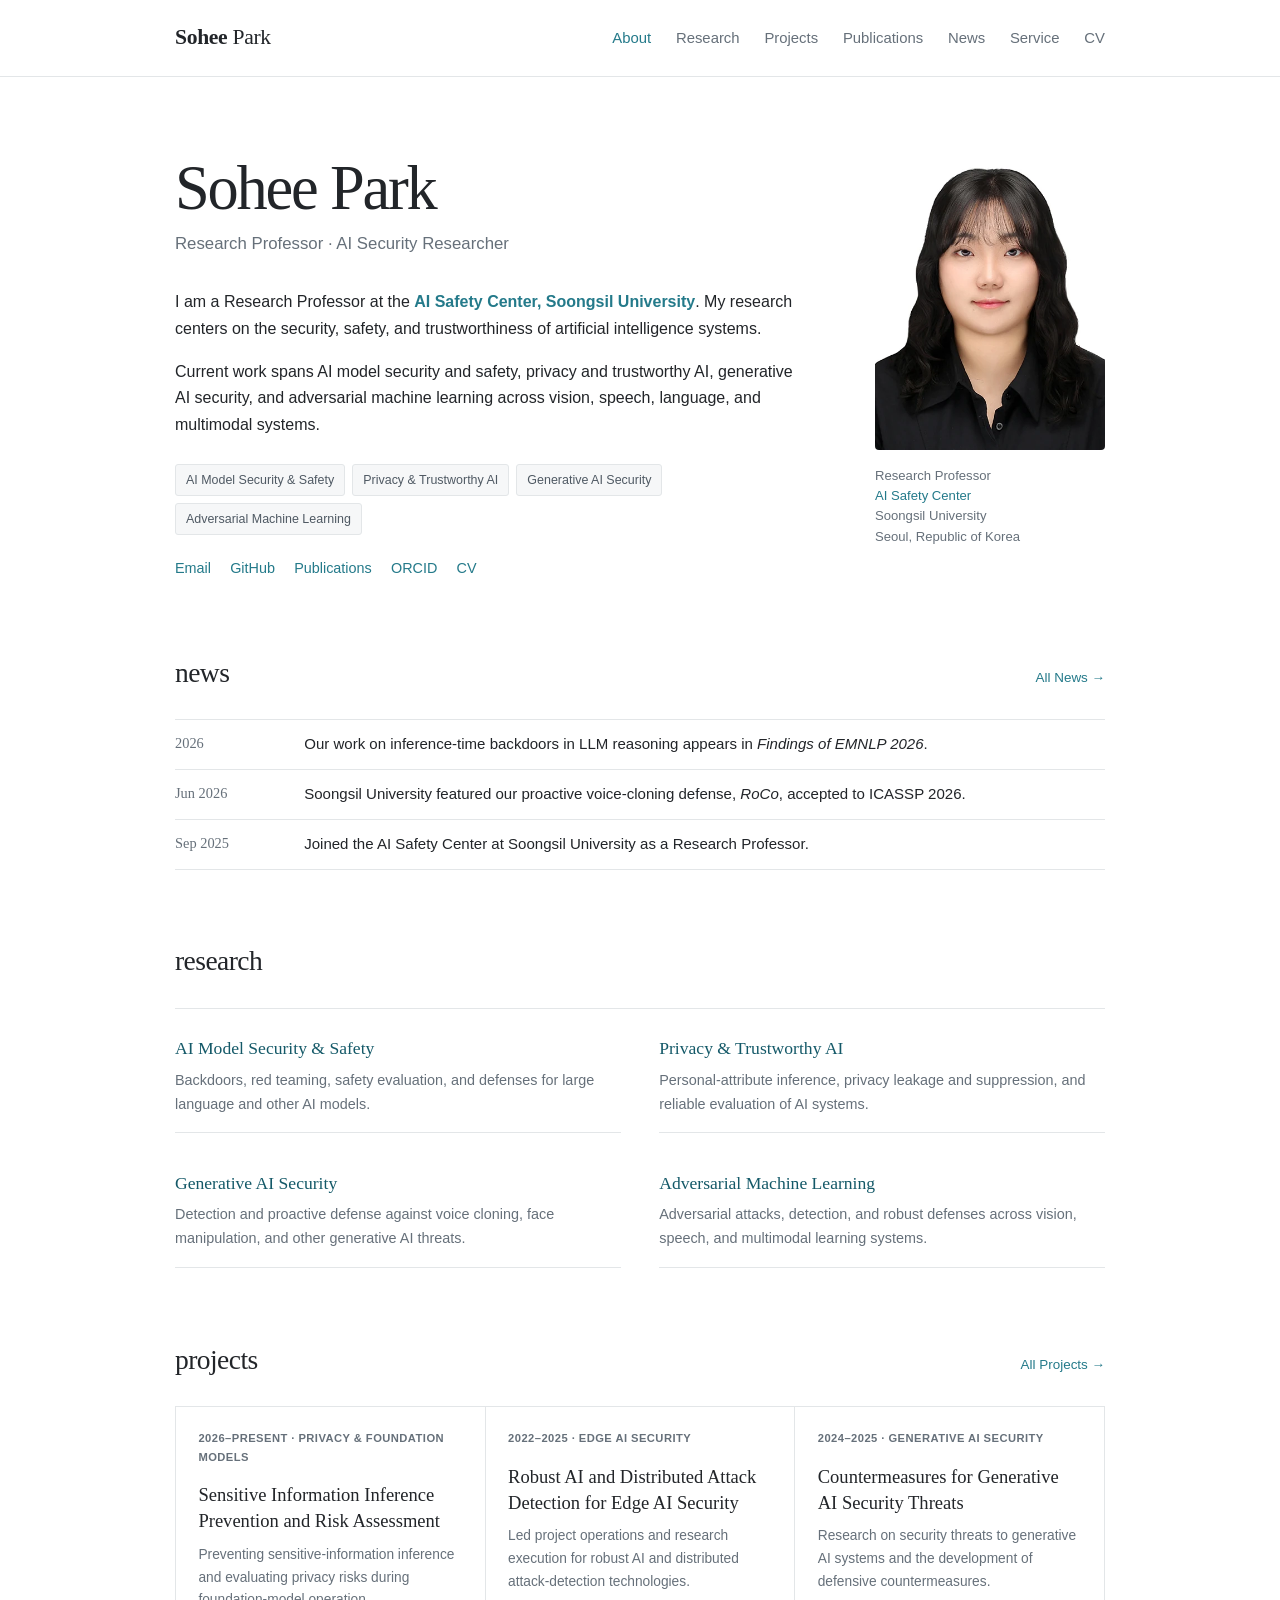
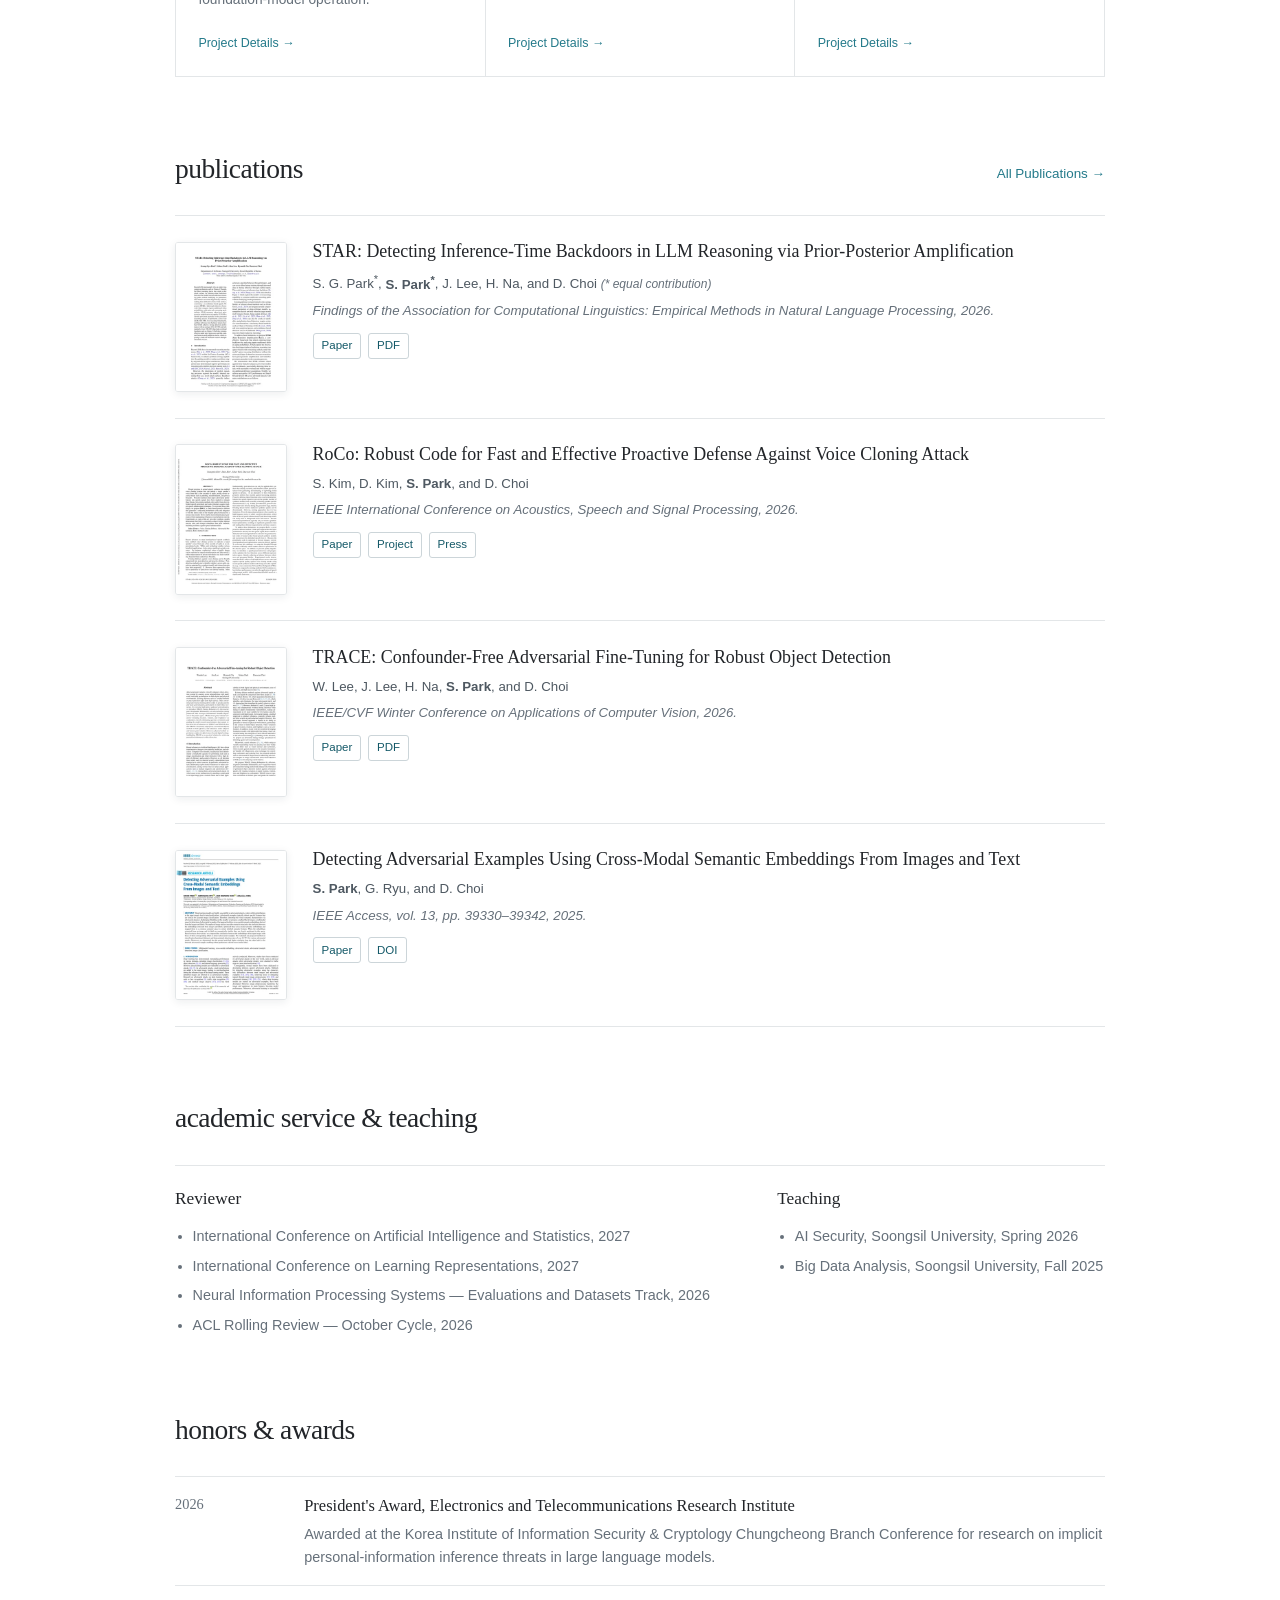
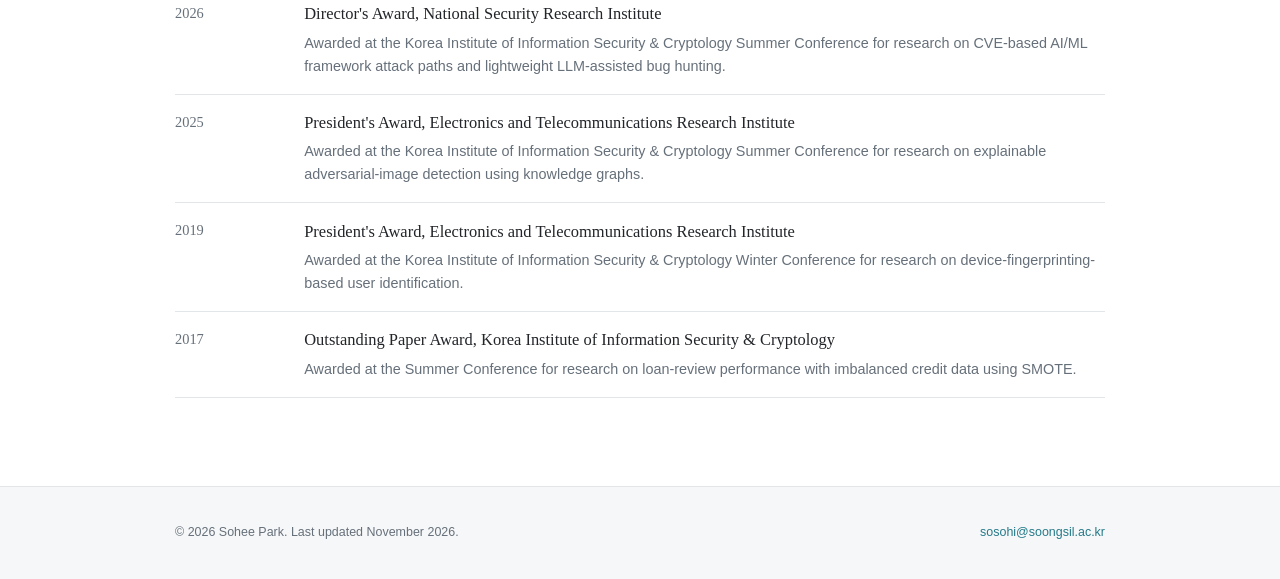
==== commit cadaca6b: "Add remaining award records" ====
--- a/index.html
+++ b/index.html
@@ -240,6 +240,27 @@
         <h2 id="honors-heading">Honors &amp; Awards</h2>
         <div class="honor-list">
           <article class="honor-item">
+            <time datetime="2026">2026</time>
+            <div>
+              <h3>President's Award, Electronics and Telecommunications Research Institute</h3>
+              <p>Awarded at the Korea Institute of Information Security &amp; Cryptology Chungcheong Branch Conference for research on implicit personal-information inference threats in large language models.</p>
+            </div>
+          </article>
+          <article class="honor-item">
+            <time datetime="2026">2026</time>
+            <div>
+              <h3>Director's Award, National Security Research Institute</h3>
+              <p>Awarded at the Korea Institute of Information Security &amp; Cryptology Summer Conference for research on CVE-based AI/ML framework attack paths and lightweight LLM-assisted bug hunting.</p>
+            </div>
+          </article>
+          <article class="honor-item">
+            <time datetime="2025">2025</time>
+            <div>
+              <h3>President's Award, Electronics and Telecommunications Research Institute</h3>
+              <p>Awarded at the Korea Institute of Information Security &amp; Cryptology Summer Conference for research on explainable adversarial-image detection using knowledge graphs.</p>
+            </div>
+          </article>
+          <article class="honor-item">
             <time datetime="2019">2019</time>
             <div>
               <h3>President's Award, Electronics and Telecommunications Research Institute</h3>
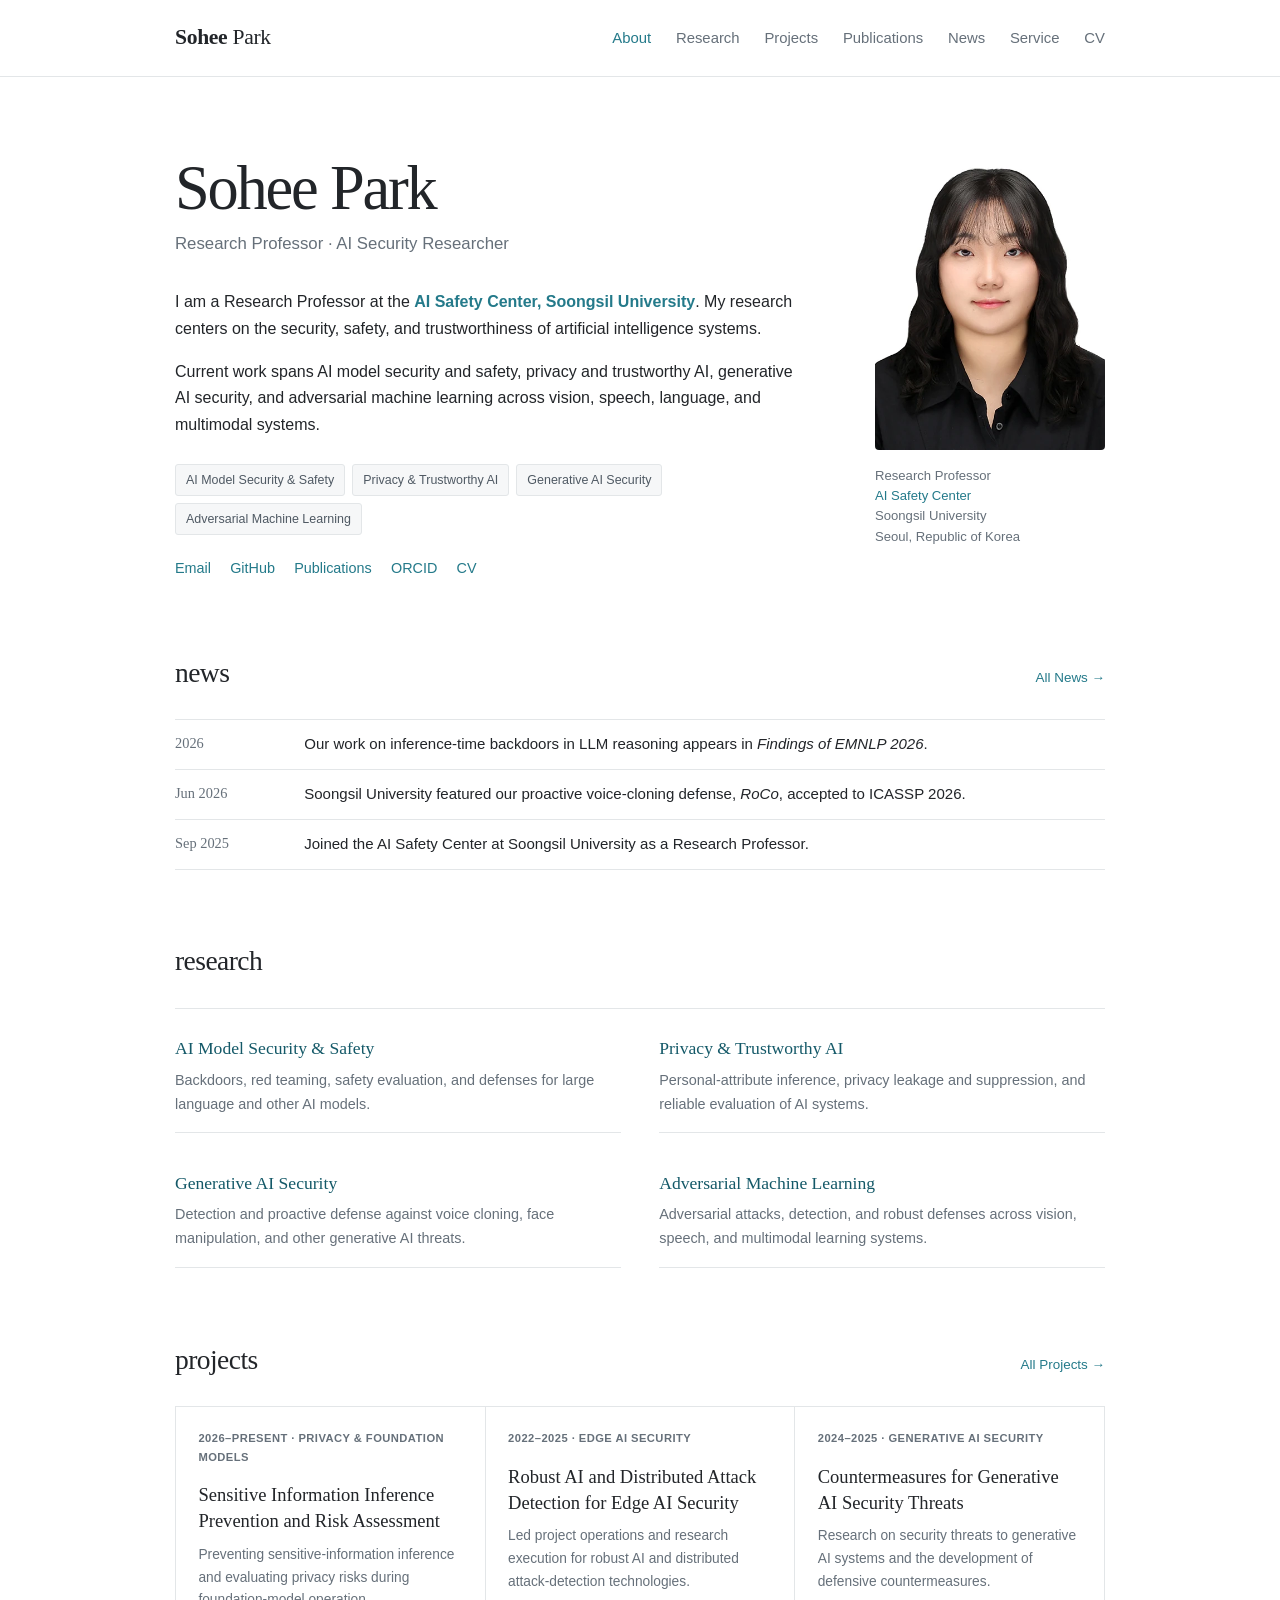
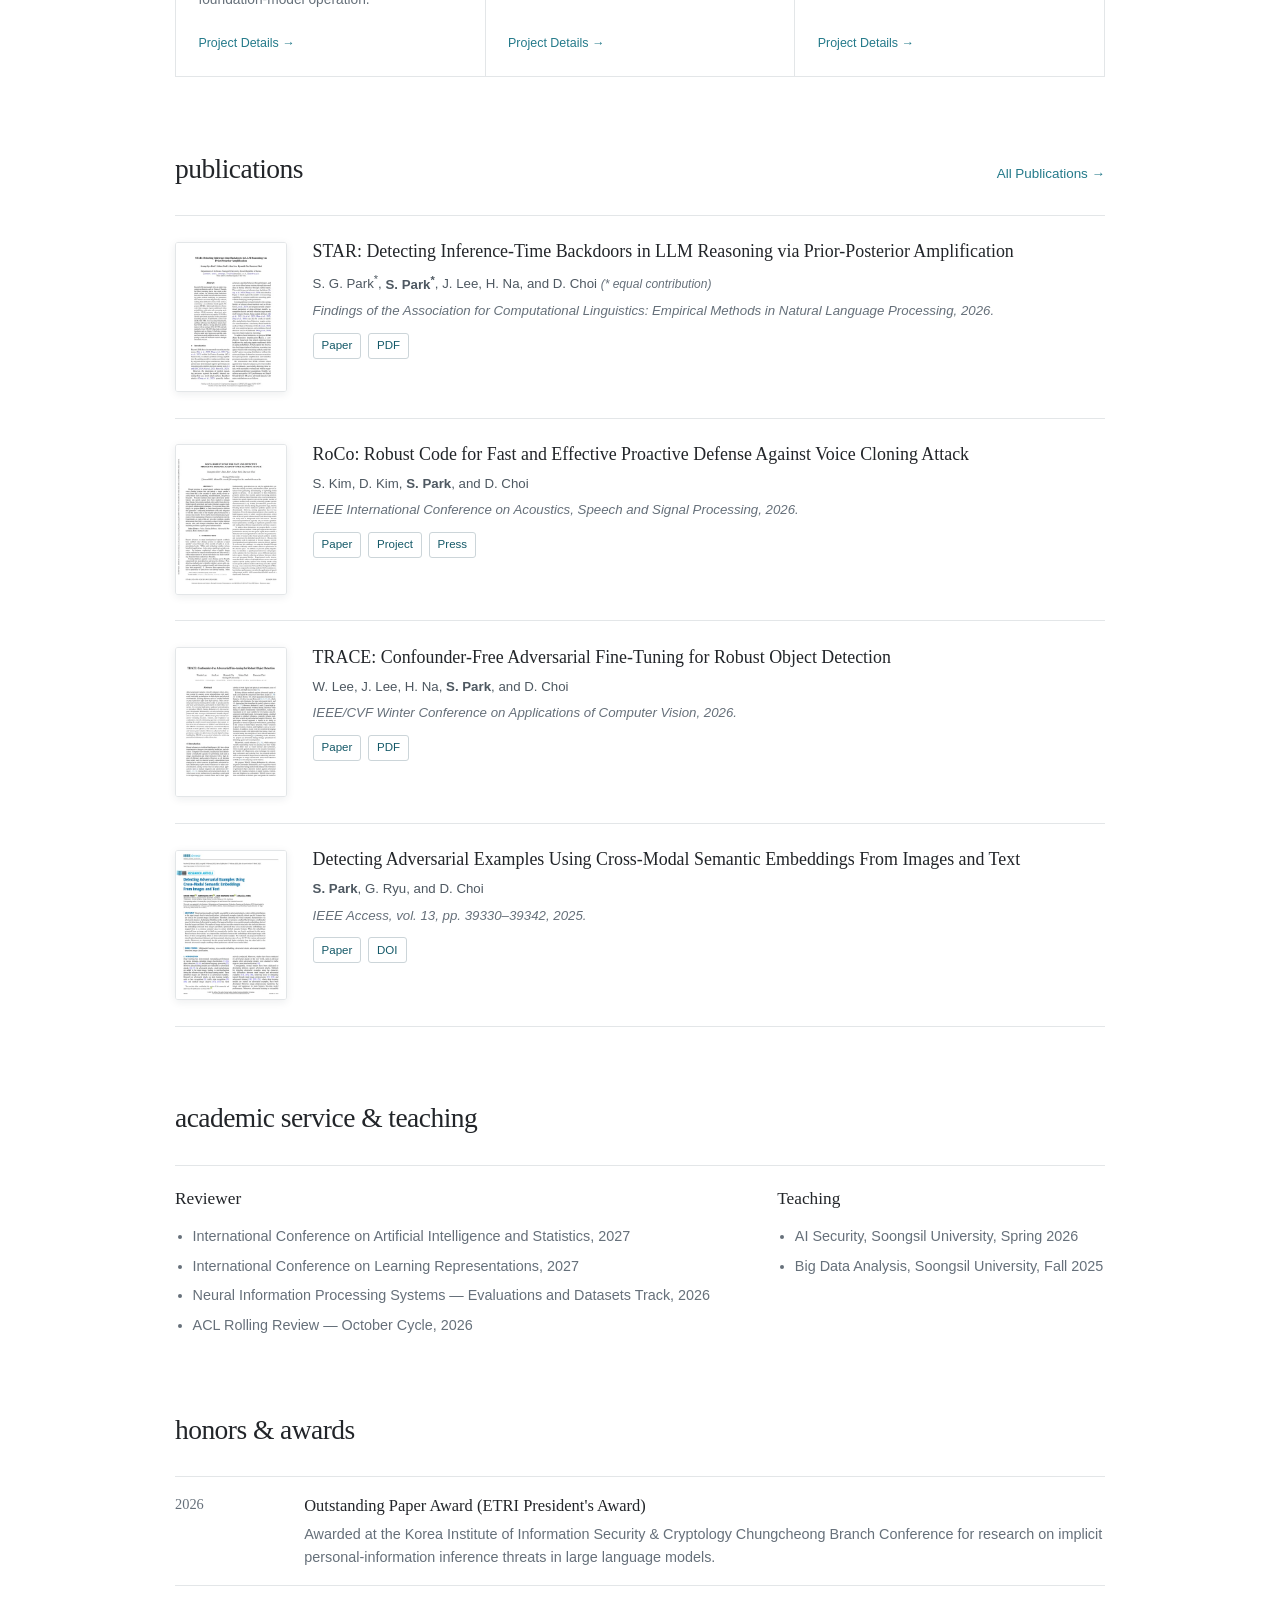
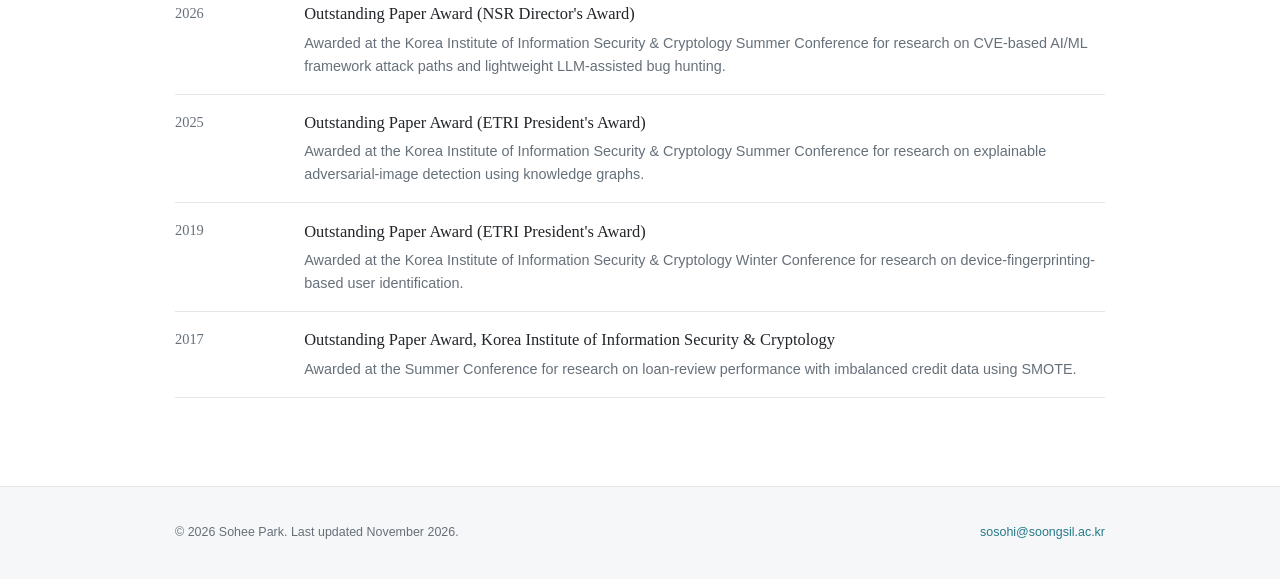
==== commit 6a877a6d: "Clarify paper award titles" ====
--- a/index.html
+++ b/index.html
@@ -242,28 +242,28 @@
           <article class="honor-item">
             <time datetime="2026">2026</time>
             <div>
-              <h3>President's Award, Electronics and Telecommunications Research Institute</h3>
+              <h3>Outstanding Paper Award (ETRI President's Award)</h3>
               <p>Awarded at the Korea Institute of Information Security &amp; Cryptology Chungcheong Branch Conference for research on implicit personal-information inference threats in large language models.</p>
             </div>
           </article>
           <article class="honor-item">
             <time datetime="2026">2026</time>
             <div>
-              <h3>Director's Award, National Security Research Institute</h3>
+              <h3>Outstanding Paper Award (NSR Director's Award)</h3>
               <p>Awarded at the Korea Institute of Information Security &amp; Cryptology Summer Conference for research on CVE-based AI/ML framework attack paths and lightweight LLM-assisted bug hunting.</p>
             </div>
           </article>
           <article class="honor-item">
             <time datetime="2025">2025</time>
             <div>
-              <h3>President's Award, Electronics and Telecommunications Research Institute</h3>
+              <h3>Outstanding Paper Award (ETRI President's Award)</h3>
               <p>Awarded at the Korea Institute of Information Security &amp; Cryptology Summer Conference for research on explainable adversarial-image detection using knowledge graphs.</p>
             </div>
           </article>
           <article class="honor-item">
             <time datetime="2019">2019</time>
             <div>
-              <h3>President's Award, Electronics and Telecommunications Research Institute</h3>
+              <h3>Outstanding Paper Award (ETRI President's Award)</h3>
               <p>Awarded at the Korea Institute of Information Security &amp; Cryptology Winter Conference for research on device-fingerprinting-based user identification.</p>
             </div>
           </article>
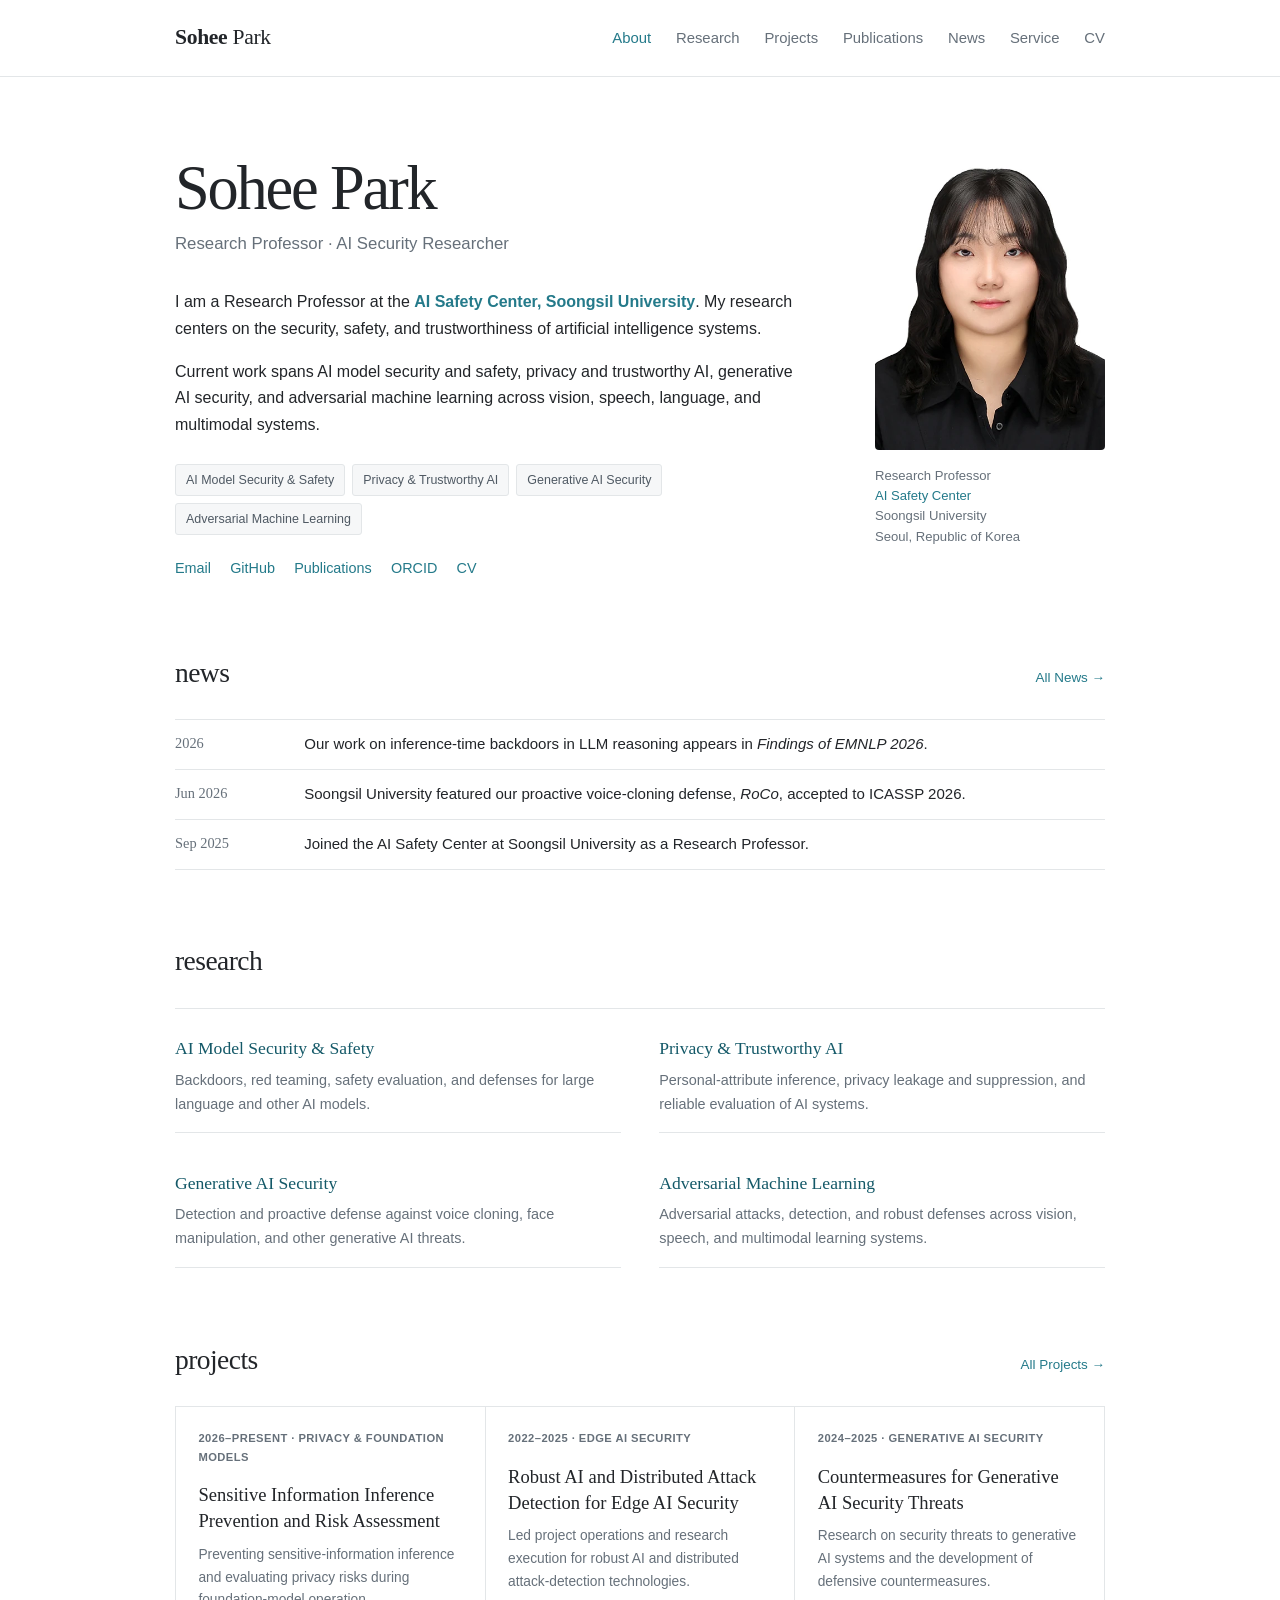
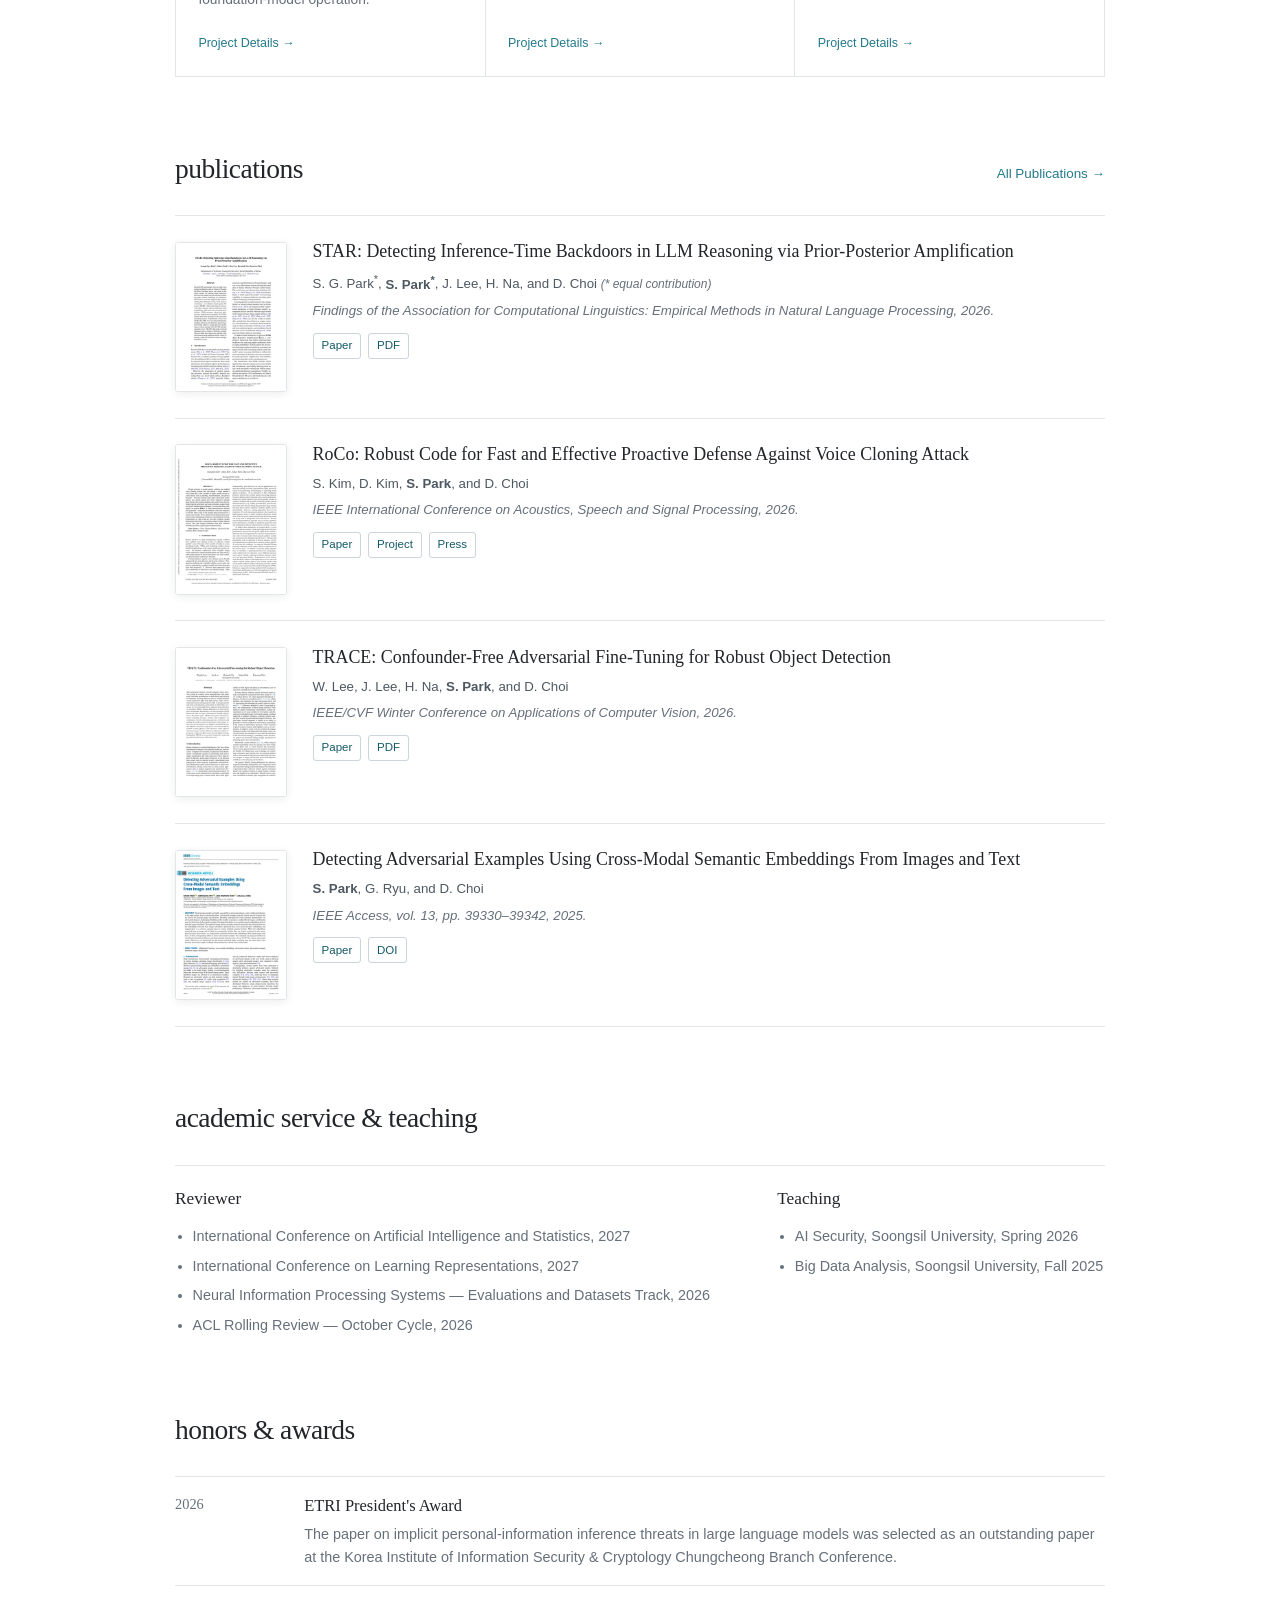
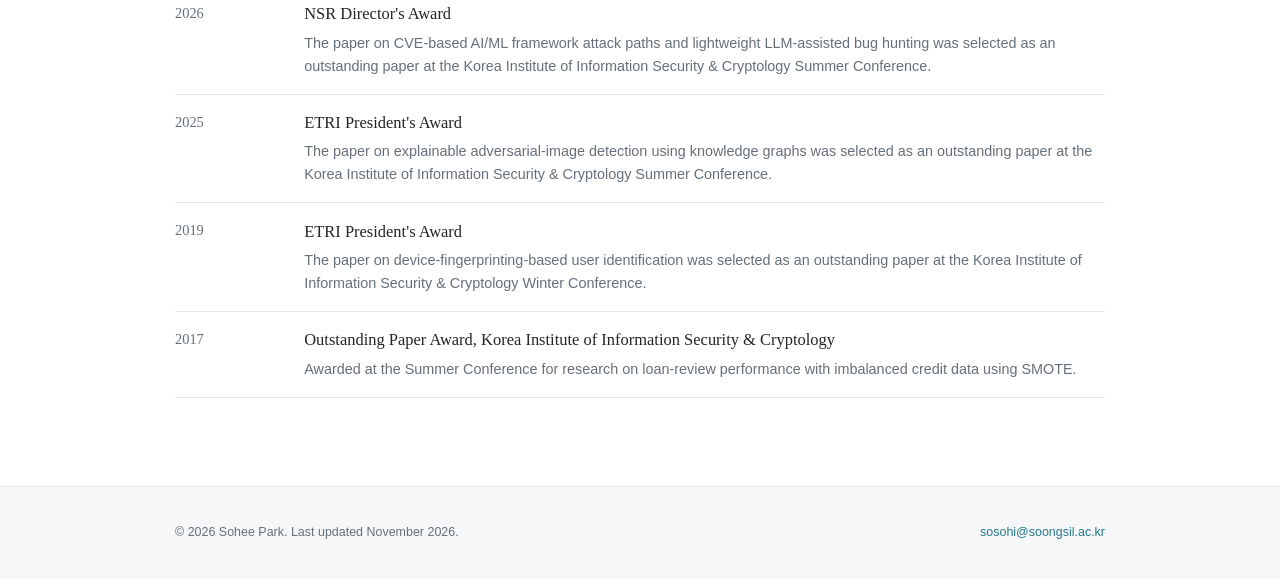
==== commit 9ad1da3a: "Use official award titles" ====
--- a/index.html
+++ b/index.html
@@ -242,29 +242,29 @@
           <article class="honor-item">
             <time datetime="2026">2026</time>
             <div>
-              <h3>Outstanding Paper Award (ETRI President's Award)</h3>
-              <p>Awarded at the Korea Institute of Information Security &amp; Cryptology Chungcheong Branch Conference for research on implicit personal-information inference threats in large language models.</p>
+              <h3>ETRI President's Award</h3>
+              <p>The paper on implicit personal-information inference threats in large language models was selected as an outstanding paper at the Korea Institute of Information Security &amp; Cryptology Chungcheong Branch Conference.</p>
             </div>
           </article>
           <article class="honor-item">
             <time datetime="2026">2026</time>
             <div>
-              <h3>Outstanding Paper Award (NSR Director's Award)</h3>
-              <p>Awarded at the Korea Institute of Information Security &amp; Cryptology Summer Conference for research on CVE-based AI/ML framework attack paths and lightweight LLM-assisted bug hunting.</p>
+              <h3>NSR Director's Award</h3>
+              <p>The paper on CVE-based AI/ML framework attack paths and lightweight LLM-assisted bug hunting was selected as an outstanding paper at the Korea Institute of Information Security &amp; Cryptology Summer Conference.</p>
             </div>
           </article>
           <article class="honor-item">
             <time datetime="2025">2025</time>
             <div>
-              <h3>Outstanding Paper Award (ETRI President's Award)</h3>
-              <p>Awarded at the Korea Institute of Information Security &amp; Cryptology Summer Conference for research on explainable adversarial-image detection using knowledge graphs.</p>
+              <h3>ETRI President's Award</h3>
+              <p>The paper on explainable adversarial-image detection using knowledge graphs was selected as an outstanding paper at the Korea Institute of Information Security &amp; Cryptology Summer Conference.</p>
             </div>
           </article>
           <article class="honor-item">
             <time datetime="2019">2019</time>
             <div>
-              <h3>Outstanding Paper Award (ETRI President's Award)</h3>
-              <p>Awarded at the Korea Institute of Information Security &amp; Cryptology Winter Conference for research on device-fingerprinting-based user identification.</p>
+              <h3>ETRI President's Award</h3>
+              <p>The paper on device-fingerprinting-based user identification was selected as an outstanding paper at the Korea Institute of Information Security &amp; Cryptology Winter Conference.</p>
             </div>
           </article>
           <article class="honor-item">
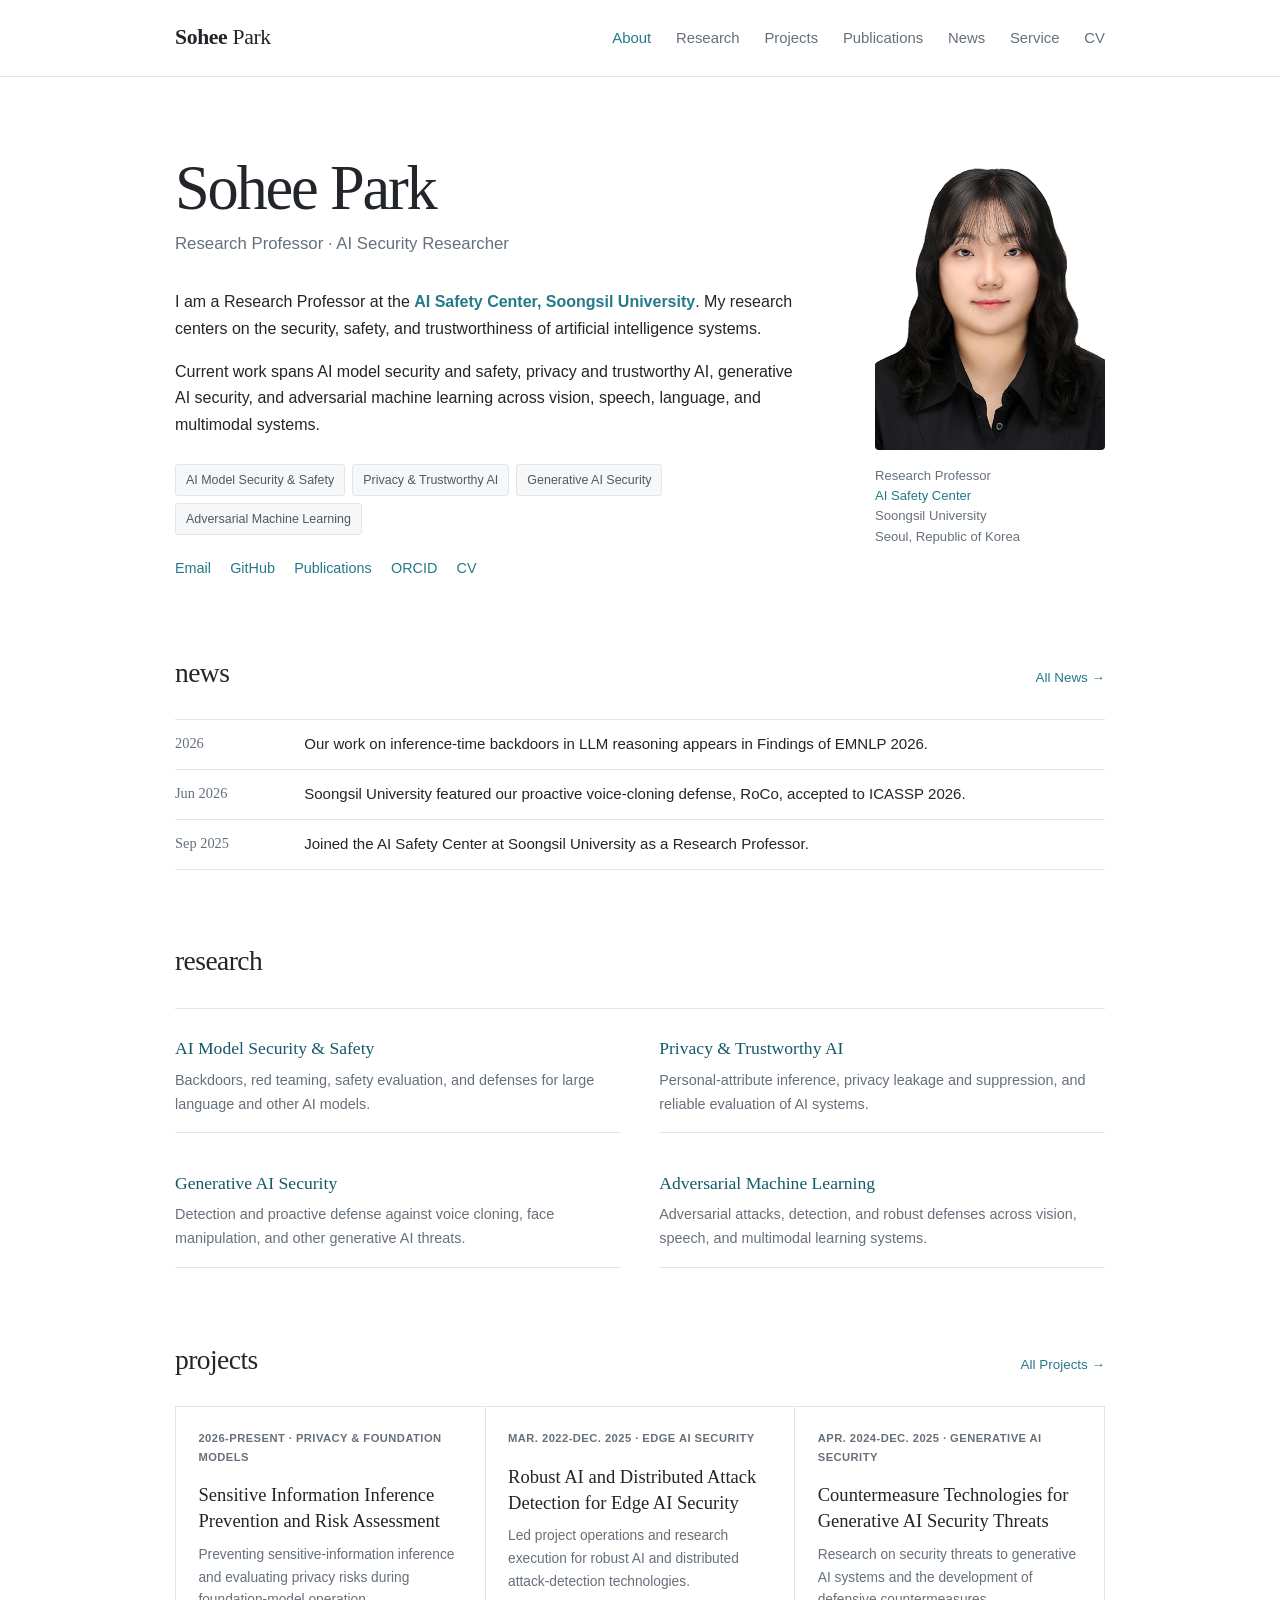
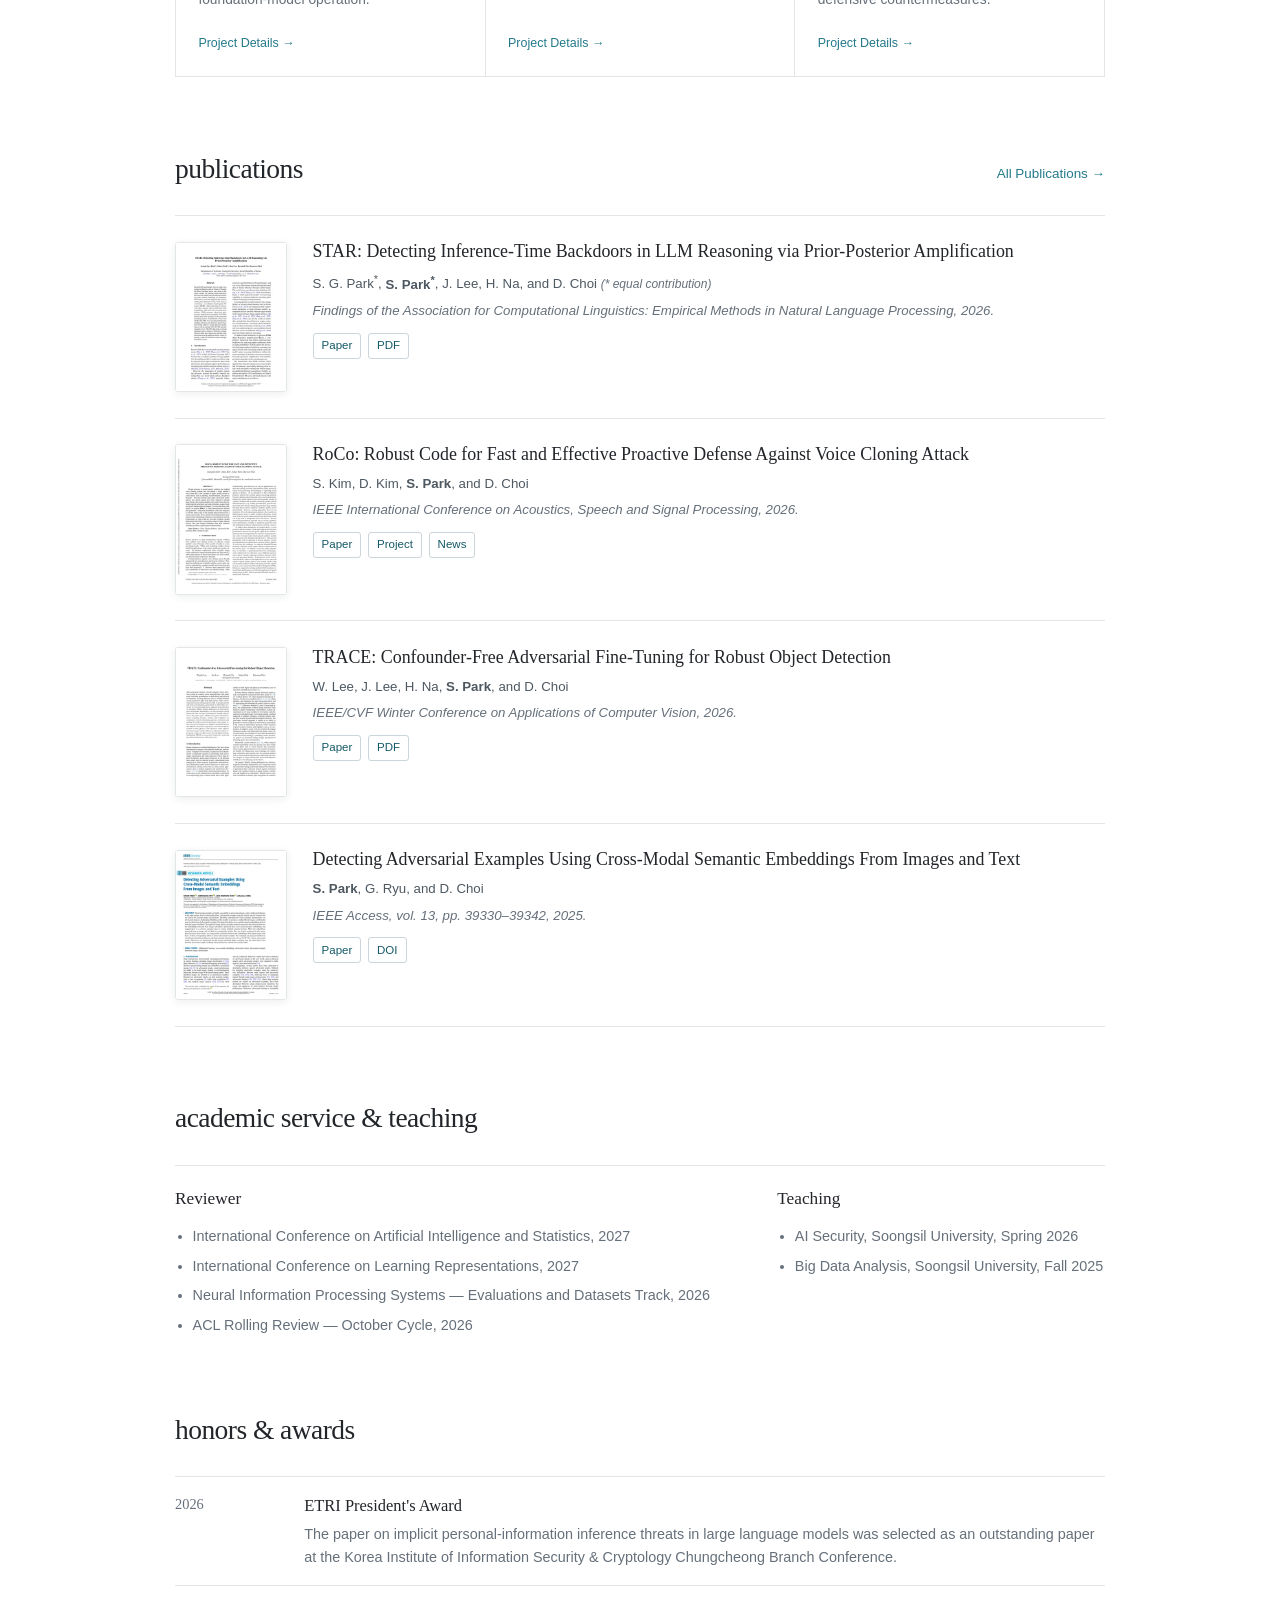
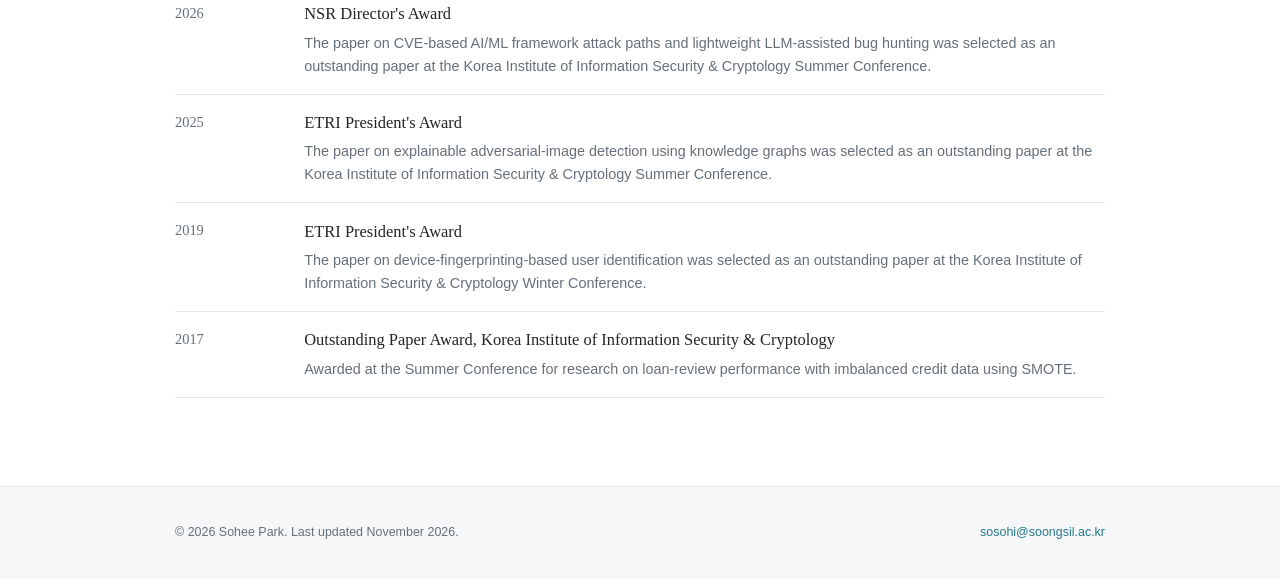
==== commit 840eef88: "Add data-driven website content" ====
--- a/index.html
+++ b/index.html
@@ -84,7 +84,7 @@
           <h2 id="news-heading">News</h2>
           <a class="all-link" href="news.html">All News →</a>
         </div>
-        <div class="news-list">
+        <div class="news-list" data-content="news-preview">
           <div class="news-item">
             <time datetime="2026">2026</time>
             <p><a class="news-link" href="news.html#star-emnlp-2026">Our work on inference-time backdoors in LLM reasoning appears in <em>Findings of EMNLP 2026</em>.</a></p>
@@ -130,7 +130,7 @@
           <h2 id="projects-heading">Projects</h2>
           <a class="all-link" href="projects.html">All Projects →</a>
         </div>
-        <div class="project-list">
+        <div class="project-list" data-content="projects-preview">
           <article class="project-summary">
             <div class="project-meta">2026–Present · Privacy &amp; Foundation Models</div>
             <h3><a href="projects.html#privacy-inference-project">Sensitive Information Inference Prevention and Risk Assessment</a></h3>
@@ -158,7 +158,7 @@
           <a class="all-link" href="./publications.html#publication-list">All Publications →</a>
         </div>
 
-        <div class="publication-list">
+        <div class="publication-list" data-content="publications-featured">
           <article class="publication-item">
             <div class="publication-preview"><img src="assets/publications/star.webp" alt="First page of STAR" width="320" height="430" loading="lazy" decoding="async"></div>
             <div class="publication-body">
@@ -238,7 +238,7 @@
 
       <section class="content-section" id="honors" aria-labelledby="honors-heading">
         <h2 id="honors-heading">Honors &amp; Awards</h2>
-        <div class="honor-list">
+        <div class="honor-list" data-content="honors">
           <article class="honor-item">
             <time datetime="2026">2026</time>
             <div>
@@ -284,5 +284,6 @@
         <p><a href="mailto:sosohi@soongsil.ac.kr">sosohi@soongsil.ac.kr</a></p>
       </div>
     </footer>
+    <script src="assets/content.js" defer></script>
   </body>
 </html>
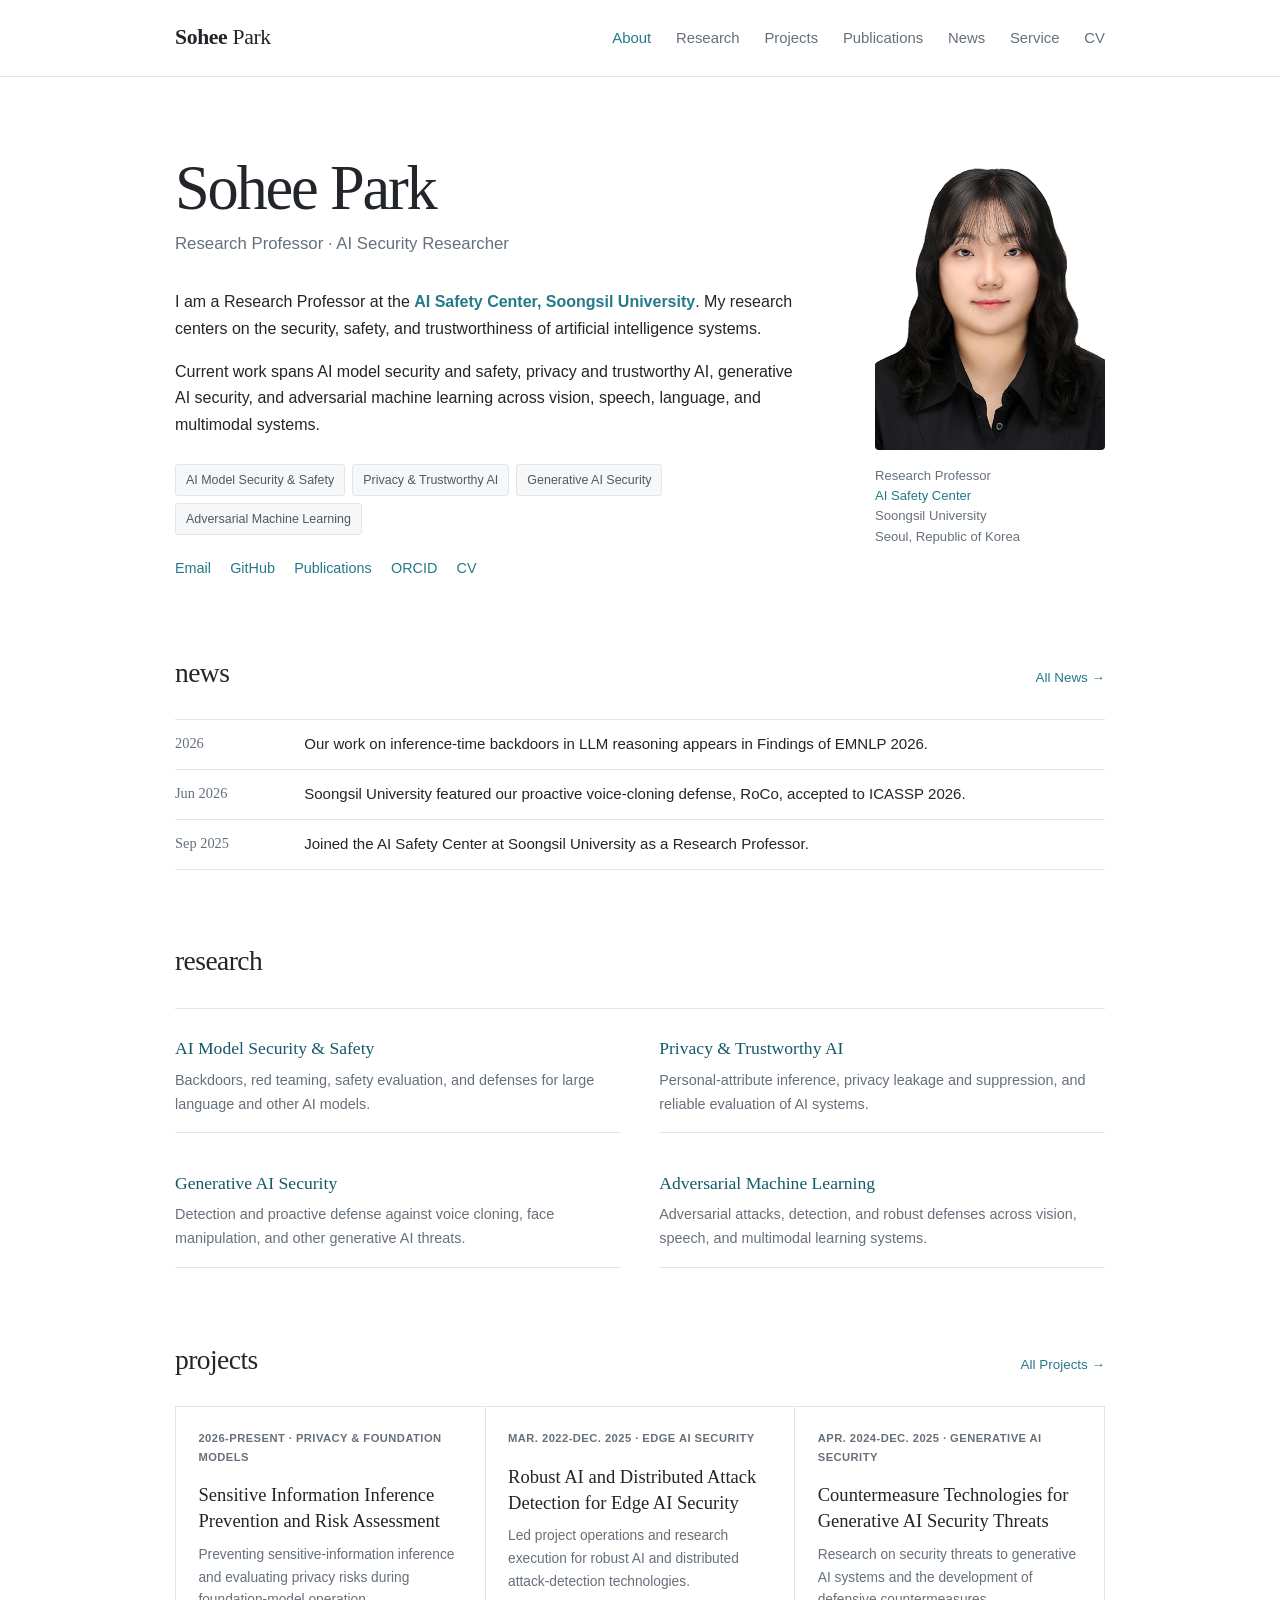
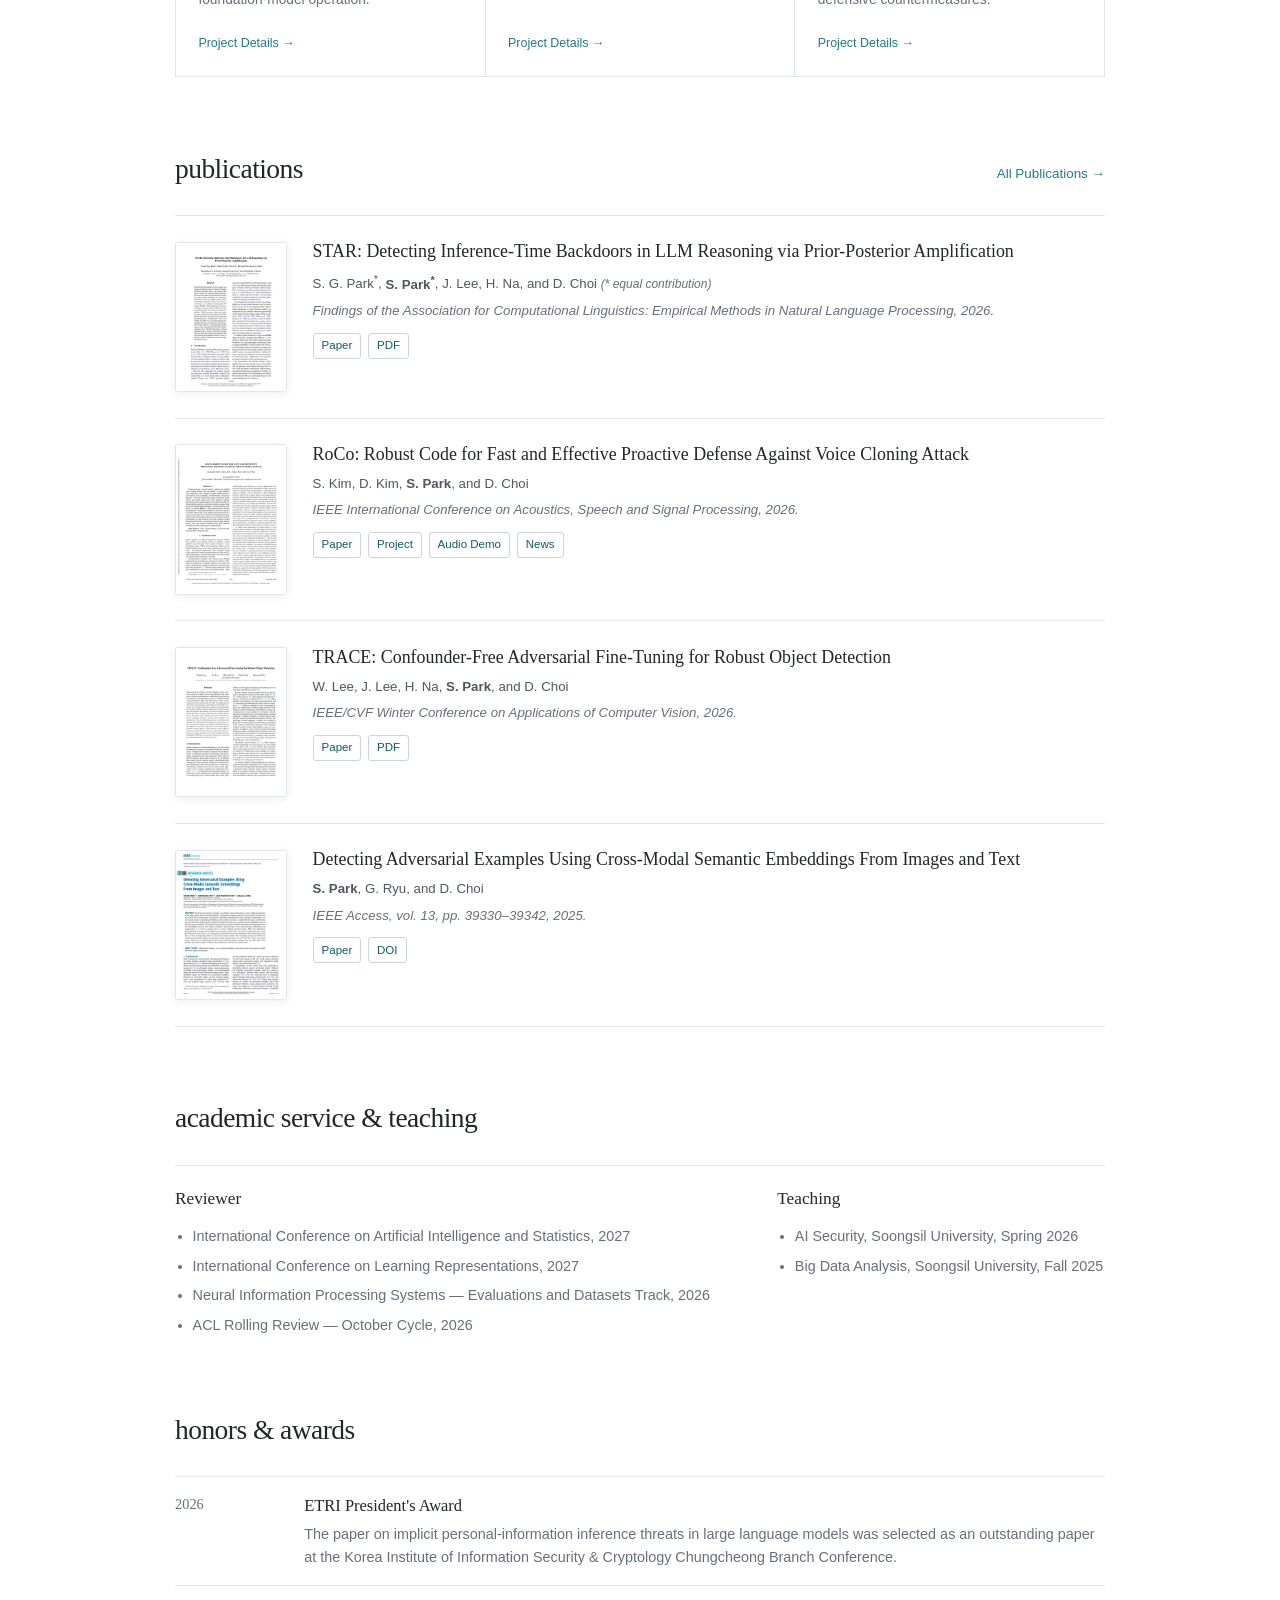
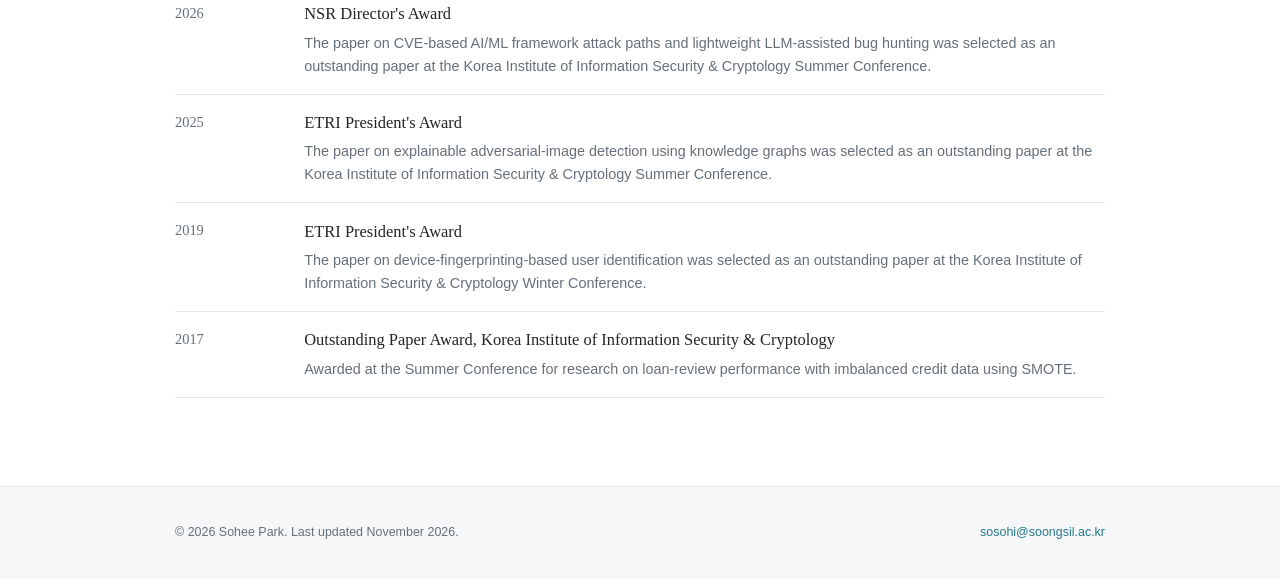
==== commit 21f9828c: "Link RoCo publication to audio demo" ====
--- a/index.html
+++ b/index.html
@@ -181,6 +181,7 @@
               <div class="publication-links">
                 <a href="https://doi.org/10.1109/ICASSP55912.2026.11462176" target="_blank" rel="noreferrer">Paper</a>
                 <a href="https://smerge0802.github.io/RoCo/" target="_blank" rel="noreferrer">Project</a>
+                <a href="https://sosohi-ai.github.io/deepvoice-demo/" target="_blank" rel="noreferrer">Audio Demo</a>
                 <a href="https://aisc.ssu.ac.kr/bbs/board.php?mode=VIEW&amp;num=46&amp;tbl=bbs61" target="_blank" rel="noreferrer">Press</a>
               </div>
             </div>
